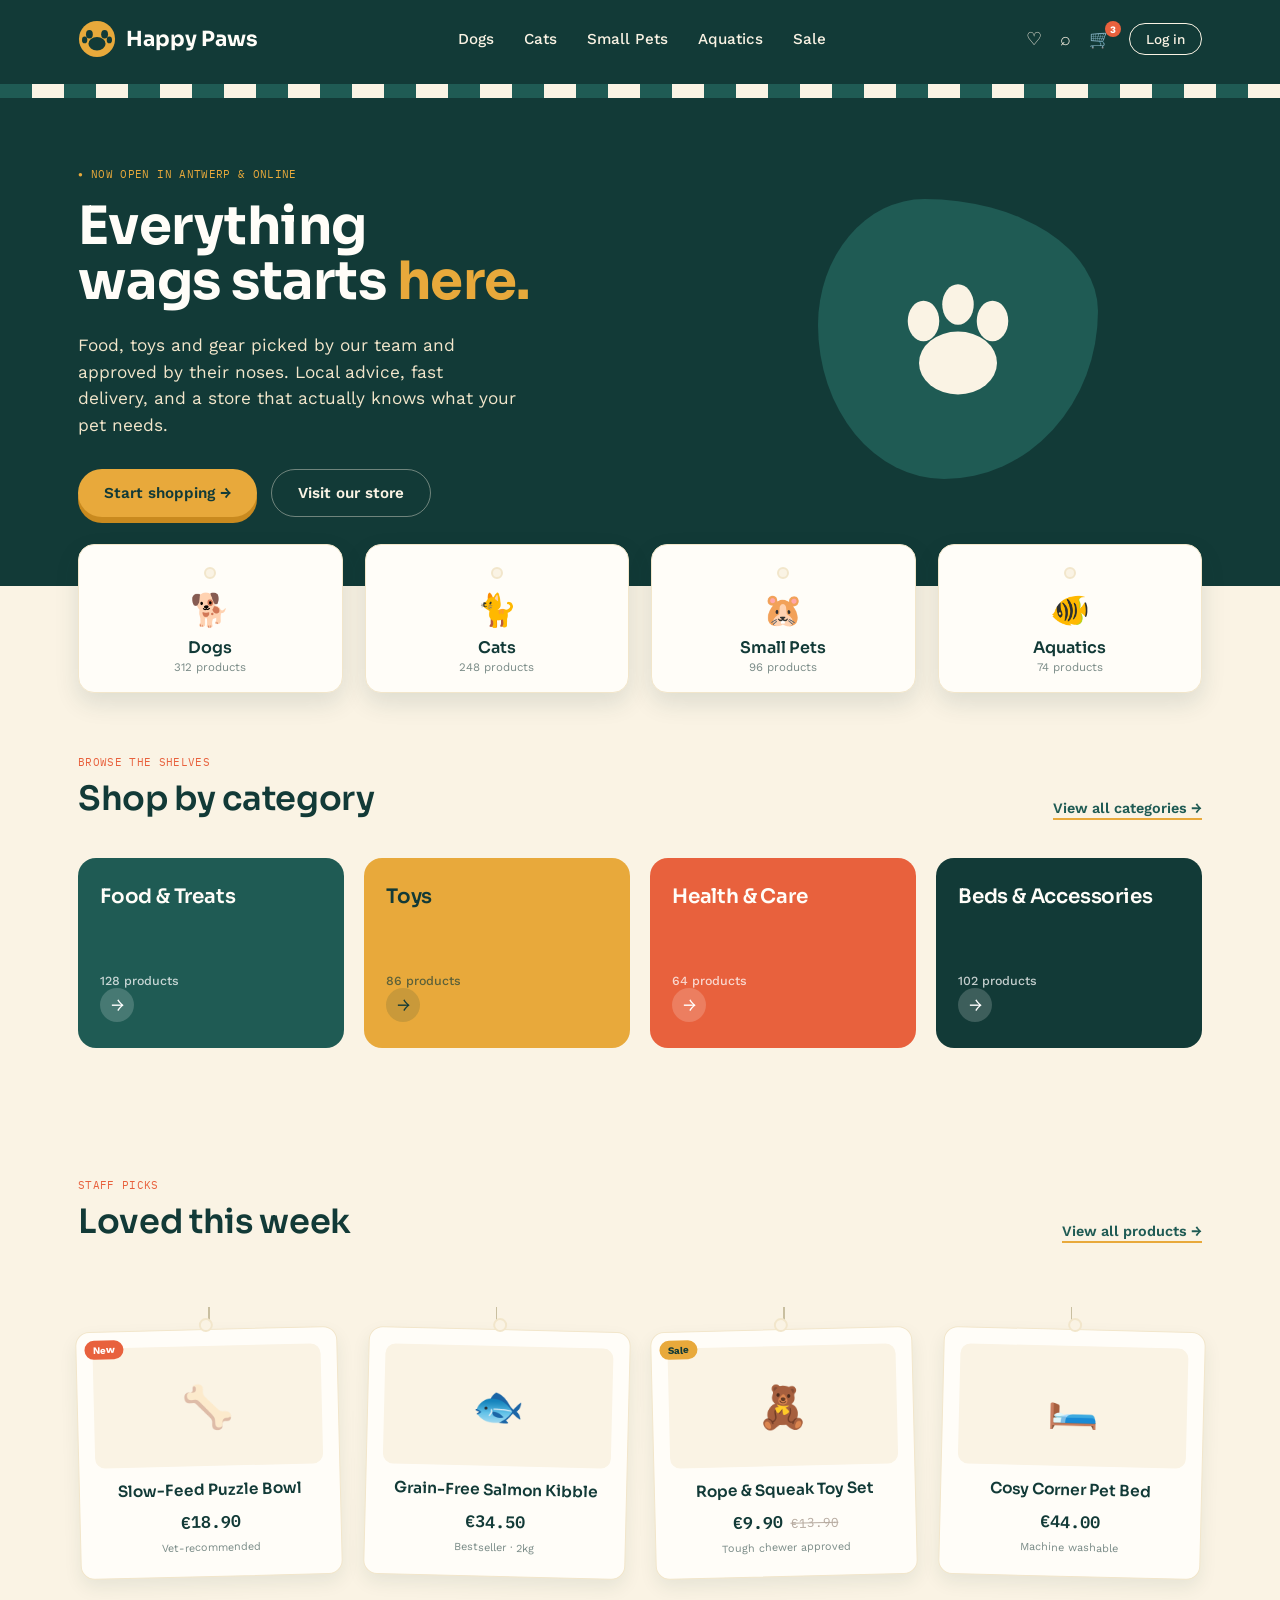
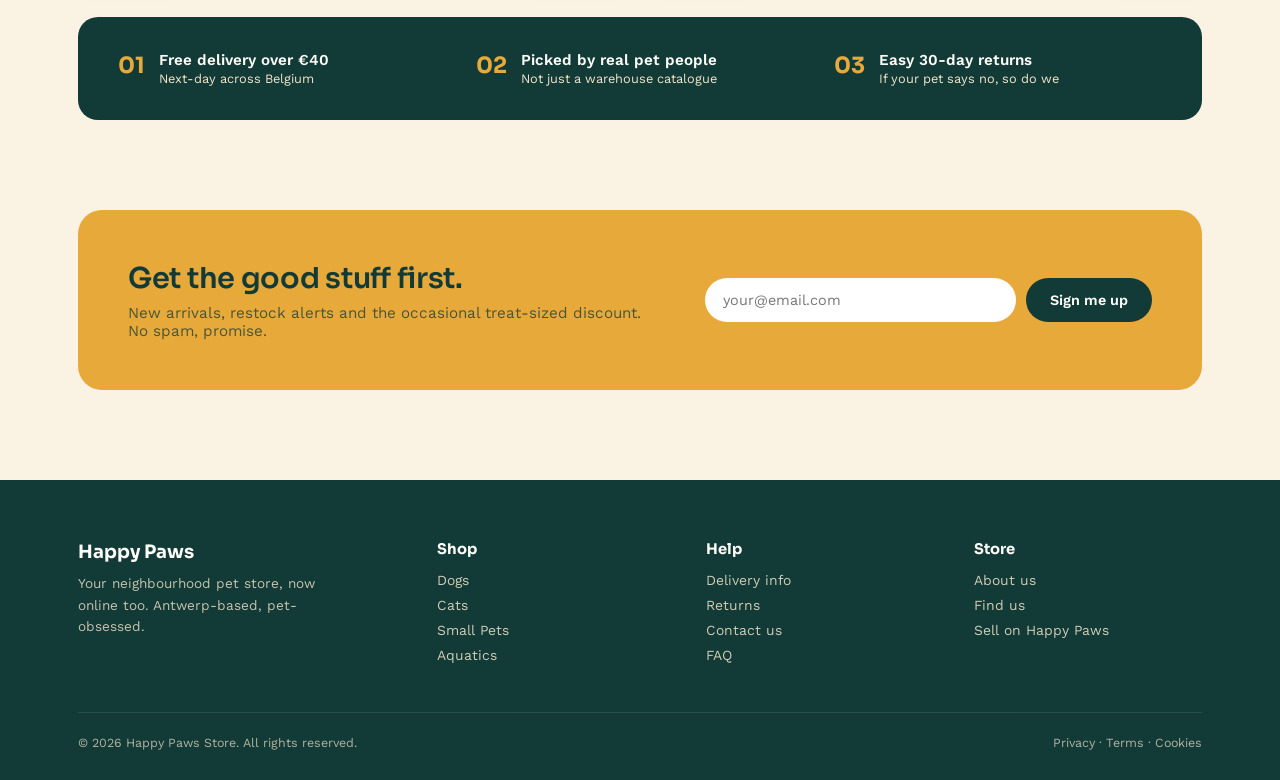
==== index.html @ 2a9c97f4 "Add files via upload" ====
<!DOCTYPE html>
<html lang="en">
<head>
<meta charset="UTF-8">
<meta name="viewport" content="width=device-width, initial-scale=1.0">
<title>Happy Paws Store — Everything wags starts here</title>
<link rel="preconnect" href="https://fonts.googleapis.com">
<link href="https://fonts.googleapis.com/css2?family=Sora:wght@500;600;700;800&family=Work+Sans:wght@400;500;600&family=IBM+Plex+Mono:wght@500&display=swap" rel="stylesheet">
<link rel="stylesheet" href="styles.css">
</head>
<body>

<header>
  <div class="header-inner">
    <div class="logo">
      <svg class="logo-mark" viewBox="0 0 40 40" fill="none">
        <circle cx="20" cy="20" r="19" fill="#E8A93B"/>
        <ellipse cx="20" cy="25" rx="9" ry="7" fill="#123A37"/>
        <ellipse cx="12" cy="15" rx="3.6" ry="4.6" fill="#123A37"/>
        <ellipse cx="28" cy="15" rx="3.6" ry="4.6" fill="#123A37"/>
        <ellipse cx="7" cy="21" rx="2.8" ry="3.6" fill="#123A37"/>
        <ellipse cx="33" cy="21" rx="2.8" ry="3.6" fill="#123A37"/>
      </svg>
      <span class="logo-text">Happy Paws</span>
    </div>
    <nav>
      <a href="shop.html">Dogs</a>
      <a href="shop.html">Cats</a>
      <a href="shop.html">Small Pets</a>
      <a href="shop.html">Aquatics</a>
      <a href="shop.html">Sale</a>
    </nav>
    <div class="header-actions">
      <span class="icon-btn">♡</span>
      <span class="icon-btn">⌕</span>
      <a href="cart.html" class="icon-btn">🛒<span class="cart-count">3</span></a>
      <a href="login.html" class="btn-login">Log in</a>
    </div>
  </div>
</header>
<div class="awning"></div>

<section class="hero">
  <div class="wrap hero-grid">
    <div>
      <span class="eyebrow mono">Now open in Antwerp &amp; online</span>
      <h1>Everything<br>wags starts <span>here.</span></h1>
      <p>Food, toys and gear picked by our team and approved by their noses. Local advice, fast delivery, and a store that actually knows what your pet needs.</p>
      <div class="hero-ctas">
        <a href="shop.html" class="btn btn-primary">Start shopping →</a>
        <a href="#" class="btn btn-ghost">Visit our store</a>
      </div>
    </div>
    <div class="hero-art">
      <div class="hero-blob"></div>
      <svg class="hero-paw" viewBox="0 0 100 100" fill="none">
        <ellipse cx="50" cy="66" rx="26" ry="21" fill="#FAF3E4"/>
        <ellipse cx="27" cy="38" rx="10.5" ry="13.5" fill="#FAF3E4"/>
        <ellipse cx="50" cy="27" rx="10.5" ry="13.5" fill="#FAF3E4"/>
        <ellipse cx="73" cy="38" rx="10.5" ry="13.5" fill="#FAF3E4"/>
      </svg>
    </div>
  </div>
</section>

<section class="pet-strip" id="shop">
  <div class="tag-row overlap">
    <div class="pet-tag"><div class="tag-hole"></div><div class="emoji">🐕</div><div class="label">Dogs</div><div class="sub">312 products</div></div>
    <div class="pet-tag"><div class="tag-hole"></div><div class="emoji">🐈</div><div class="label">Cats</div><div class="sub">248 products</div></div>
    <div class="pet-tag"><div class="tag-hole"></div><div class="emoji">🐹</div><div class="label">Small Pets</div><div class="sub">96 products</div></div>
    <div class="pet-tag"><div class="tag-hole"></div><div class="emoji">🐠</div><div class="label">Aquatics</div><div class="sub">74 products</div></div>
  </div>
</section>

<section class="section tight">
  <div class="wrap">
    <div class="section-head">
      <div><span class="mono">Browse the shelves</span><h2>Shop by category</h2></div>
      <a href="shop.html" class="see-all">View all categories →</a>
    </div>
    <div class="shelf">
      <div class="shelf-card"><h3>Food &amp; Treats</h3><div><div class="count">128 products</div><div class="arrow">→</div></div></div>
      <div class="shelf-card"><h3>Toys</h3><div><div class="count">86 products</div><div class="arrow">→</div></div></div>
      <div class="shelf-card"><h3>Health &amp; Care</h3><div><div class="count">64 products</div><div class="arrow">→</div></div></div>
      <div class="shelf-card"><h3>Beds &amp; Accessories</h3><div><div class="count">102 products</div><div class="arrow">→</div></div></div>
    </div>
  </div>
</section>

<section class="section">
  <div class="wrap">
    <div class="section-head">
      <div><span class="mono">Staff picks</span><h2>Loved this week</h2></div>
      <a href="shop.html" class="see-all">View all products →</a>
    </div>
    <div class="products">
      <div class="product-card"><div class="string"></div>
        <div class="product-tag"><span class="badge">New</span><div class="tag-hole-top"></div>
          <div class="product-thumb">🦴</div>
          <h4>Slow-Feed Puzzle Bowl</h4>
          <div class="price-row"><span class="price">€18.90</span></div>
          <div class="approved">Vet-recommended</div>
        </div>
      </div>
      <div class="product-card"><div class="string"></div>
        <div class="product-tag"><div class="tag-hole-top"></div>
          <div class="product-thumb">🐟</div>
          <h4>Grain-Free Salmon Kibble</h4>
          <div class="price-row"><span class="price">€34.50</span></div>
          <div class="approved">Bestseller · 2kg</div>
        </div>
      </div>
      <div class="product-card"><div class="string"></div>
        <div class="product-tag"><span class="badge badge-mustard">Sale</span><div class="tag-hole-top"></div>
          <div class="product-thumb">🧸</div>
          <h4>Rope &amp; Squeak Toy Set</h4>
          <div class="price-row"><span class="price">€9.90</span><span class="price-old">€13.90</span></div>
          <div class="approved">Tough chewer approved</div>
        </div>
      </div>
      <div class="product-card"><div class="string"></div>
        <div class="product-tag"><div class="tag-hole-top"></div>
          <div class="product-thumb">🛏️</div>
          <h4>Cosy Corner Pet Bed</h4>
          <div class="price-row"><span class="price">€44.00</span></div>
          <div class="approved">Machine washable</div>
        </div>
      </div>
    </div>
  </div>
</section>

<div class="trust-bar">
  <div class="trust-item"><div class="num">01</div><div><div class="t-label">Free delivery over €40</div><div class="t-sub">Next-day across Belgium</div></div></div>
  <div class="trust-item"><div class="num">02</div><div><div class="t-label">Picked by real pet people</div><div class="t-sub">Not just a warehouse catalogue</div></div></div>
  <div class="trust-item"><div class="num">03</div><div><div class="t-label">Easy 30-day returns</div><div class="t-sub">If your pet says no, so do we</div></div></div>
</div>

<div class="newsletter">
  <div><h2>Get the good stuff first.</h2><p>New arrivals, restock alerts and the occasional treat-sized discount. No spam, promise.</p></div>
  <form class="n-form" onsubmit="return false;">
    <input type="email" placeholder="your@email.com" required>
    <button type="submit">Sign me up</button>
  </form>
</div>

<footer>
  <div class="wrap">
    <div class="footer-grid">
      <div><div class="footer-logo">Happy Paws</div><div style="font-size:0.85rem; opacity:0.8; max-width:240px; line-height:1.6;">Your neighbourhood pet store, now online too. Antwerp-based, pet-obsessed.</div></div>
      <div><h4>Shop</h4><a href="shop.html">Dogs</a><a href="shop.html">Cats</a><a href="shop.html">Small Pets</a><a href="shop.html">Aquatics</a></div>
      <div><h4>Help</h4><a href="#">Delivery info</a><a href="#">Returns</a><a href="#">Contact us</a><a href="#">FAQ</a></div>
      <div><h4>Store</h4><a href="#">About us</a><a href="#">Find us</a><a href="login.html">Sell on Happy Paws</a></div>
    </div>
    <div class="footer-bottom"><span>© 2026 Happy Paws Store. All rights reserved.</span><span>Privacy · Terms · Cookies</span></div>
  </div>
</footer>

</body>
</html>
---- styles.css ----
/* ================= HAPPY PAWS — SHARED DESIGN SYSTEM ================= */
:root{
  --teal-900:#123A37;
  --teal-700:#1F5B54;
  --teal-600:#2A756B;
  --sand:#FAF3E4;
  --sand-deep:#F2E6CB;
  --mustard:#E8A93B;
  --mustard-dark:#C98A1F;
  --coral:#E8613D;
  --ink:#182524;
  --white:#FFFDF8;
  --line:#E4D9BE;
  --muted:#7A8B87;
}
*{box-sizing:border-box; margin:0; padding:0;}
html{scroll-behavior:smooth;}
body{
  font-family:'Work Sans', sans-serif;
  background:var(--sand);
  color:var(--ink);
  -webkit-font-smoothing:antialiased;
}
h1,h2,h3,.display{
  font-family:'Sora', sans-serif;
  font-weight:600;
  color:var(--teal-900);
  letter-spacing:-0.01em;
}
.mono{
  font-family:'IBM Plex Mono', monospace;
  letter-spacing:0.03em;
  text-transform:uppercase;
  font-size:0.7rem;
}
a{color:inherit; text-decoration:none;}
img{max-width:100%; display:block;}
.wrap{max-width:1180px; margin:0 auto; padding:0 28px;}
button{font-family:inherit;}

/* AWNING STRIPE */
.awning{
  height:14px;
  background:repeating-linear-gradient(90deg, var(--teal-700) 0px, var(--teal-700) 32px, var(--sand) 32px, var(--sand) 64px);
}

/* HEADER */
header{background:var(--teal-900); position:relative; padding-bottom:6px;}
.header-inner{
  display:flex; align-items:center; justify-content:space-between;
  padding:20px 28px;
  max-width:1180px; margin:0 auto;
}
.logo{display:flex; align-items:center; gap:10px;}
.logo-mark{width:38px; height:38px; flex-shrink:0;}
.logo-text{font-family:'Sora', sans-serif; font-weight:700; font-size:1.3rem; color:var(--white);}
nav{display:flex; gap:30px;}
nav a{color:var(--sand); font-size:0.95rem; font-weight:500; transition:color .15s;}
nav a:hover, nav a.active{color:var(--mustard);}
.header-actions{display:flex; align-items:center; gap:18px;}
.icon-btn{color:var(--sand); font-size:1.1rem; position:relative; cursor:pointer;}
.cart-count{
  position:absolute; top:-8px; right:-10px;
  background:var(--coral); color:white; font-size:0.62rem; font-weight:700;
  width:16px; height:16px; border-radius:50%;
  display:flex; align-items:center; justify-content:center;
}
.btn-login{
  border:1.5px solid var(--sand); color:var(--sand);
  padding:7px 16px; border-radius:20px; font-size:0.85rem; font-weight:500;
}

/* BUTTONS */
.btn{
  display:inline-flex; align-items:center; gap:8px;
  padding:14px 26px; border-radius:30px; font-weight:600; font-size:0.95rem;
  cursor:pointer; transition:transform .15s ease, box-shadow .15s ease;
  border:none;
}
.btn:hover{transform:translateY(-2px);}
.btn-primary{background:var(--mustard); color:var(--teal-900); box-shadow:0 6px 0 var(--mustard-dark);}
.btn-primary:hover{box-shadow:0 8px 0 var(--mustard-dark);}
.btn-ghost{background:transparent; border:1.5px solid rgba(250,243,228,0.4); color:var(--sand);}
.btn-outline{background:transparent; border:1.5px solid var(--teal-700); color:var(--teal-700);}
.btn-block{width:100%; justify-content:center;}
.btn-sm{padding:9px 16px; font-size:0.82rem;}

/* BREADCRUMB */
.breadcrumb{font-size:0.82rem; color:var(--muted); padding:22px 0 0;}
.breadcrumb a{color:var(--muted);}
.breadcrumb a:hover{color:var(--teal-700);}
.breadcrumb .sep{margin:0 6px; opacity:0.5;}
.breadcrumb .current{color:var(--teal-900); font-weight:600;}

/* PAGE HEADER (non-hero pages) */
.page-head{padding:26px 0 34px; display:flex; justify-content:space-between; align-items:flex-end; flex-wrap:wrap; gap:16px;}
.page-head h1{font-size:2.1rem;}
.page-head .count-label{color:var(--muted); font-size:0.88rem; margin-top:6px;}

/* SECTION HEADERS */
.section{padding:90px 0 40px;}
.section.tight{padding-top:20px;}
.section-head{display:flex; justify-content:space-between; align-items:flex-end; margin-bottom:38px; gap:20px; flex-wrap:wrap;}
.section-head .mono{color:var(--coral); margin-bottom:8px; display:block;}
.section-head h2{font-size:2.1rem;}
.see-all{font-weight:600; font-size:0.9rem; color:var(--teal-700); border-bottom:2px solid var(--mustard); padding-bottom:2px;}

/* HERO */
.hero{background:var(--teal-900); position:relative; padding:64px 0 0; overflow:hidden;}
.hero-grid{display:grid; grid-template-columns:1.1fr 0.9fr; gap:40px; align-items:center; padding-bottom:70px;}
.eyebrow{display:inline-flex; align-items:center; gap:8px; color:var(--mustard); margin-bottom:18px;}
.eyebrow::before{content:"●"; font-size:0.5rem;}
.hero h1{font-size:3.3rem; line-height:1.05; color:var(--white); margin-bottom:22px; font-weight:700;}
.hero h1 span{color:var(--mustard);}
.hero p{color:var(--sand-deep); font-size:1.08rem; max-width:440px; margin-bottom:30px; line-height:1.55;}
.hero-ctas{display:flex; gap:14px; flex-wrap:wrap;}
.hero-art{position:relative; height:340px; display:flex; align-items:center; justify-content:center;}
.hero-blob{position:absolute; width:280px; height:280px; border-radius:38% 62% 55% 45% / 45% 40% 60% 55%; background:var(--teal-700);}
.hero-paw{position:relative; width:150px; height:150px; z-index:1;}

/* SHOP-BY-PET TAG STRIP */
.pet-strip{background:var(--sand); padding:0; position:relative; margin-top:-1px;}
.tag-row{
  display:grid; grid-template-columns:repeat(4,1fr); gap:22px;
  padding:0 28px; max-width:1180px; margin:0 auto;
}
.tag-row.overlap{transform:translateY(-42px);}
.pet-tag{
  background:var(--white);
  border-radius:16px;
  padding:22px 18px 18px;
  text-align:center;
  box-shadow:0 10px 24px rgba(18,58,55,0.12);
  border:1px solid var(--sand-deep);
  position:relative;
  cursor:pointer;
  transition:transform .18s ease;
}
.pet-tag:hover{transform:translateY(-6px) rotate(-1deg);}
.pet-tag .tag-hole{
  width:12px; height:12px; border-radius:50%; background:var(--sand);
  border:2px solid var(--sand-deep);
  margin:0 auto 12px;
}
.pet-tag .emoji{font-size:2rem; margin-bottom:8px;}
.pet-tag .label{font-family:'Sora'; font-weight:600; color:var(--teal-900); font-size:1rem;}
.pet-tag .sub{font-size:0.72rem; color:var(--muted); margin-top:2px;}

/* CATEGORY SHELF */
.shelf{display:grid; grid-template-columns:repeat(4,1fr); gap:20px;}
.shelf-card{
  background:var(--teal-700); border-radius:18px; padding:26px 22px; min-height:190px;
  display:flex; flex-direction:column; justify-content:space-between;
  position:relative; overflow:hidden;
}
.shelf-card:nth-child(2){background:var(--mustard);}
.shelf-card:nth-child(3){background:var(--coral);}
.shelf-card:nth-child(4){background:var(--teal-900);}
.shelf-card h3{color:var(--white); font-size:1.25rem;}
.shelf-card:nth-child(2) h3{color:var(--teal-900);}
.shelf-card .count{font-size:0.78rem; color:rgba(255,255,255,0.75); font-weight:500;}
.shelf-card:nth-child(2) .count{color:rgba(18,58,55,0.65);}
.shelf-card .arrow{
  align-self:flex-end; width:34px; height:34px; border-radius:50%;
  background:rgba(255,255,255,0.18); display:flex; align-items:center; justify-content:center;
  color:white; font-size:1.1rem;
}
.shelf-card:nth-child(2) .arrow{background:rgba(18,58,55,0.14); color:var(--teal-900);}

/* PRODUCT HANG-TAGS */
.products{display:grid; grid-template-columns:repeat(4,1fr); gap:26px;}
.products.cols-3{grid-template-columns:repeat(3,1fr);}
.product-card{text-align:center; padding-top:26px; position:relative;}
.string{width:1.5px; height:22px; background:#C9BFA0; margin:0 auto;}
.product-tag{
  background:var(--white);
  border:1px solid var(--sand-deep);
  border-radius:14px;
  padding:20px 16px 22px;
  box-shadow:0 8px 18px rgba(18,58,55,0.08);
  transform:rotate(-1.4deg);
  transition:transform .18s ease, box-shadow .18s ease;
  position:relative;
}
.product-card:nth-child(even) .product-tag{transform:rotate(1.4deg);}
.product-card:hover .product-tag{transform:rotate(0deg) translateY(-4px); box-shadow:0 14px 26px rgba(18,58,55,0.14);}
.tag-hole-top{
  width:14px; height:14px; border-radius:50%; background:var(--sand);
  border:2px solid var(--sand-deep); margin:-32px auto 14px; position:relative; z-index:2;
}
.product-thumb{
  width:100%; height:120px; border-radius:10px; margin-bottom:14px;
  display:flex; align-items:center; justify-content:center; font-size:2.6rem;
  background:var(--sand);
}
.badge{
  position:absolute; top:8px; left:8px;
  background:var(--coral); color:white; font-size:0.62rem; font-weight:700;
  padding:4px 8px; border-radius:20px; letter-spacing:0.03em; z-index:3;
}
.badge.badge-mustard{background:var(--mustard); color:var(--teal-900);}
.product-tag h4{font-family:'Sora'; font-size:0.96rem; color:var(--teal-900); margin-bottom:4px; font-weight:600;}
.product-tag .price-row{display:flex; align-items:baseline; justify-content:center; gap:8px; margin-top:8px;}
.price{font-family:'IBM Plex Mono'; font-weight:600; font-size:1.05rem; color:var(--teal-900);}
.price-old{font-family:'IBM Plex Mono'; font-size:0.8rem; color:#B7ABA0; text-decoration:line-through;}
.approved{font-size:0.68rem; color:var(--muted); margin-top:6px;}

/* TRUST BAR */
.trust-bar{
  background:var(--teal-900); border-radius:20px; margin:0 28px;
  max-width:1124px; margin-left:auto; margin-right:auto;
  padding:34px 40px;
  display:grid; grid-template-columns:repeat(3,1fr); gap:30px;
}
.trust-item{display:flex; gap:14px; align-items:flex-start;}
.trust-item .num{font-family:'Sora'; font-size:1.4rem; color:var(--mustard); font-weight:700;}
.trust-item .t-label{color:var(--white); font-weight:600; font-size:0.95rem; margin-bottom:2px;}
.trust-item .t-sub{color:var(--sand-deep); font-size:0.8rem;}

/* NEWSLETTER */
.newsletter{
  background:var(--mustard); border-radius:24px;
  margin:90px 28px 0; max-width:1124px; margin-left:auto; margin-right:auto;
  padding:50px 50px;
  display:grid; grid-template-columns:1.2fr 1fr; gap:40px; align-items:center;
}
.newsletter h2{font-size:1.8rem; color:var(--teal-900);}
.newsletter p{color:var(--teal-900); opacity:0.75; margin-top:8px; font-size:0.95rem;}
.n-form{display:flex; gap:10px;}
.n-form input{flex:1; padding:14px 18px; border-radius:30px; border:none; font-family:'Work Sans'; font-size:0.9rem;}
.n-form button{background:var(--teal-900); color:var(--white); border:none; padding:14px 24px; border-radius:30px; font-weight:600; font-size:0.9rem; cursor:pointer;}

/* FOOTER */
footer{margin-top:90px; background:var(--teal-900); padding:60px 0 30px; color:var(--sand-deep);}
.footer-grid{display:grid; grid-template-columns:1.4fr 1fr 1fr 1fr; gap:40px; margin-bottom:40px;}
.footer-grid h4{color:var(--white); font-family:'Sora'; font-size:0.92rem; margin-bottom:14px;}
.footer-grid a{display:block; color:var(--sand-deep); font-size:0.87rem; margin-bottom:9px; opacity:0.85;}
.footer-grid a:hover{color:var(--mustard);}
.footer-logo{font-family:'Sora'; font-weight:700; color:var(--white); font-size:1.15rem; margin-bottom:10px;}
.footer-bottom{
  border-top:1px solid rgba(250,243,228,0.15); padding-top:22px;
  display:flex; justify-content:space-between; font-size:0.78rem; opacity:0.7; flex-wrap:wrap; gap:10px;
}

/* ============ SHOP / LISTING PAGE ============ */
.shop-layout{display:grid; grid-template-columns:250px 1fr; gap:40px; padding-bottom:90px;}
.filters{border-right:1px solid var(--line); padding-right:30px;}
.filter-group{margin-bottom:30px;}
.filter-group h4{font-family:'Sora'; font-size:0.85rem; color:var(--teal-900); margin-bottom:14px; text-transform:uppercase; letter-spacing:0.03em;}
.filter-option{display:flex; align-items:center; gap:10px; margin-bottom:11px; font-size:0.88rem; color:var(--ink); cursor:pointer;}
.filter-option input{accent-color:var(--teal-700); width:15px; height:15px;}
.price-range{display:flex; align-items:center; gap:8px; font-size:0.82rem; color:var(--muted);}
.price-range input{width:70px; padding:8px 10px; border:1px solid var(--line); border-radius:8px; font-family:'Work Sans'; font-size:0.82rem;}
.toolbar{display:flex; justify-content:space-between; align-items:center; margin-bottom:26px;}
.sort-select{padding:9px 14px; border:1px solid var(--line); border-radius:20px; font-size:0.83rem; background:var(--white); color:var(--ink);}
.pagination{display:flex; justify-content:center; gap:8px; margin-top:50px;}
.page-btn{width:36px; height:36px; border-radius:50%; display:flex; align-items:center; justify-content:center; font-size:0.85rem; font-weight:600; color:var(--teal-700); cursor:pointer;}
.page-btn.active{background:var(--teal-900); color:var(--white);}

/* ============ PRODUCT DETAIL PAGE ============ */
.pd-layout{display:grid; grid-template-columns:1fr 1fr; gap:60px; padding-bottom:90px;}
.pd-gallery-main{background:var(--white); border-radius:20px; height:420px; display:flex; align-items:center; justify-content:center; font-size:6rem; border:1px solid var(--sand-deep); margin-bottom:14px;}
.pd-thumbs{display:flex; gap:10px;}
.pd-thumb{width:70px; height:70px; border-radius:10px; background:var(--white); border:1.5px solid var(--sand-deep); display:flex; align-items:center; justify-content:center; font-size:1.6rem; cursor:pointer;}
.pd-thumb.active{border-color:var(--mustard);}
.pd-info .mono{color:var(--coral);}
.pd-info h1{font-size:2rem; margin:10px 0 8px;}
.pd-rating{display:flex; align-items:center; gap:8px; color:var(--mustard-dark); font-size:0.9rem; margin-bottom:18px;}
.pd-rating .stars{letter-spacing:2px;}
.pd-price-row{display:flex; align-items:baseline; gap:12px; margin-bottom:22px;}
.pd-price{font-family:'IBM Plex Mono'; font-size:1.9rem; font-weight:600; color:var(--teal-900);}
.pd-desc{color:var(--ink); opacity:0.85; line-height:1.65; margin-bottom:26px; font-size:0.95rem;}
.pd-options{margin-bottom:26px;}
.pd-options h4{font-size:0.82rem; text-transform:uppercase; letter-spacing:0.03em; color:var(--muted); margin-bottom:10px;}
.size-pills{display:flex; gap:10px;}
.size-pill{padding:9px 18px; border:1.5px solid var(--line); border-radius:20px; font-size:0.85rem; cursor:pointer; font-weight:500;}
.size-pill.active{border-color:var(--teal-700); background:var(--teal-700); color:var(--white);}
.qty-cart-row{display:flex; gap:14px; margin-bottom:26px;}
.qty-stepper{display:flex; align-items:center; border:1.5px solid var(--line); border-radius:30px; overflow:hidden;}
.qty-stepper button{width:40px; height:48px; background:none; border:none; font-size:1.1rem; cursor:pointer; color:var(--teal-700);}
.qty-stepper span{width:34px; text-align:center; font-weight:600;}
.pd-meta{display:flex; flex-direction:column; gap:8px; font-size:0.83rem; color:var(--muted); border-top:1px solid var(--line); padding-top:20px;}
.pd-meta strong{color:var(--ink);}

/* ============ CART / CHECKOUT PAGE ============ */
.cart-layout{display:grid; grid-template-columns:1.5fr 1fr; gap:50px; padding-bottom:90px; align-items:flex-start;}
.cart-line{display:grid; grid-template-columns:70px 1fr auto auto; align-items:center; gap:18px; padding:20px 0; border-bottom:1px solid var(--line);}
.cart-thumb{width:70px; height:70px; border-radius:10px; background:var(--white); border:1px solid var(--sand-deep); display:flex; align-items:center; justify-content:center; font-size:1.7rem;}
.cart-line h4{font-family:'Sora'; font-size:0.95rem; margin-bottom:4px;}
.cart-line .sub{font-size:0.78rem; color:var(--muted);}
.cart-remove{font-size:0.78rem; color:var(--coral); cursor:pointer; margin-top:6px; display:inline-block;}
.summary-card{background:var(--white); border:1px solid var(--sand-deep); border-radius:18px; padding:28px; position:sticky; top:20px;}
.summary-card h3{margin-bottom:20px; font-size:1.2rem;}
.summary-row{display:flex; justify-content:space-between; font-size:0.9rem; margin-bottom:12px; color:var(--ink);}
.summary-row.total{font-weight:700; font-size:1.1rem; border-top:1px solid var(--line); padding-top:14px; margin-top:6px; color:var(--teal-900);}
.promo-row{display:flex; gap:8px; margin:18px 0;}
.promo-row input{flex:1; padding:11px 14px; border:1px solid var(--line); border-radius:10px; font-size:0.85rem;}
.pay-methods{display:flex; gap:10px; margin:18px 0; flex-wrap:wrap;}
.pay-chip{border:1px solid var(--line); border-radius:8px; padding:8px 12px; font-size:0.78rem; font-weight:600; color:var(--teal-700); background:var(--sand);}
.mollie-note{font-size:0.74rem; color:var(--muted); margin-top:10px; display:flex; align-items:center; gap:6px;}

/* ============ LOGIN / SELLER PORTAL ============ */
.auth-shell{min-height:calc(100vh - 60px); display:flex; align-items:center; justify-content:center; padding:60px 20px;}
.auth-card{background:var(--white); border:1px solid var(--sand-deep); border-radius:22px; padding:44px 40px; width:100%; max-width:400px; box-shadow:0 20px 40px rgba(18,58,55,0.08);}
.auth-card h1{font-size:1.5rem; margin-bottom:6px;}
.auth-card .sub{color:var(--muted); font-size:0.88rem; margin-bottom:28px;}
.field{margin-bottom:18px;}
.field label{display:block; font-size:0.8rem; font-weight:600; color:var(--teal-900); margin-bottom:7px;}
.field input{width:100%; padding:12px 16px; border:1.5px solid var(--line); border-radius:10px; font-family:'Work Sans'; font-size:0.92rem;}
.field input:focus{outline:none; border-color:var(--teal-700);}
.auth-foot{text-align:center; font-size:0.82rem; color:var(--muted); margin-top:20px;}
.magic-note{background:var(--sand); border-radius:10px; padding:12px 14px; font-size:0.78rem; color:var(--teal-700); margin-top:16px; display:flex; gap:8px; align-items:flex-start;}

/* ============ SELLER DASHBOARD ============ */
.dash-shell{display:grid; grid-template-columns:230px 1fr; min-height:calc(100vh - 60px);}
.dash-side{background:var(--teal-900); padding:30px 20px; color:var(--sand-deep);}
.dash-side a{display:flex; align-items:center; gap:10px; padding:11px 14px; border-radius:10px; font-size:0.87rem; margin-bottom:4px; color:var(--sand-deep);}
.dash-side a.active, .dash-side a:hover{background:var(--teal-700); color:var(--white);}
.dash-main{padding:34px 40px; background:var(--sand);}
.dash-head{display:flex; justify-content:space-between; align-items:center; margin-bottom:28px;}
.stat-row{display:grid; grid-template-columns:repeat(4,1fr); gap:18px; margin-bottom:34px;}
.stat-card{background:var(--white); border:1px solid var(--sand-deep); border-radius:14px; padding:20px;}
.stat-card .mono{color:var(--muted); margin-bottom:8px; display:block;}
.stat-card .val{font-family:'Sora'; font-size:1.6rem; font-weight:700; color:var(--teal-900);}
.dash-table{width:100%; background:var(--white); border:1px solid var(--sand-deep); border-radius:14px; overflow:hidden; border-collapse:collapse;}
.dash-table th{text-align:left; font-size:0.72rem; text-transform:uppercase; letter-spacing:0.03em; color:var(--muted); padding:14px 18px; border-bottom:1px solid var(--line); background:var(--sand);}
.dash-table td{padding:14px 18px; border-bottom:1px solid var(--sand-deep); font-size:0.87rem;}
.dash-table tr:last-child td{border-bottom:none;}
.prod-row-thumb{width:38px; height:38px; border-radius:8px; background:var(--sand); display:inline-flex; align-items:center; justify-content:center; font-size:1.1rem; margin-right:10px; vertical-align:middle;}
.status-pill{padding:4px 11px; border-radius:20px; font-size:0.72rem; font-weight:600;}
.status-pill.live{background:#DDF0DC; color:#2A7A3B;}
.status-pill.draft{background:#F2E6CB; color:var(--mustard-dark);}
.row-actions{display:flex; gap:8px;}
.row-actions span{font-size:0.78rem; color:var(--teal-700); cursor:pointer; font-weight:600;}

@media (max-width:900px){
  .hero-grid{grid-template-columns:1fr;}
  .tag-row{grid-template-columns:repeat(2,1fr);}
  .tag-row.overlap{transform:translateY(-28px);}
  .shelf{grid-template-columns:repeat(2,1fr);}
  .products{grid-template-columns:repeat(2,1fr);}
  .trust-bar{grid-template-columns:1fr; margin:0 16px;}
  .newsletter{grid-template-columns:1fr; margin:60px 16px 0; padding:36px 28px;}
  .footer-grid{grid-template-columns:1fr 1fr;}
  nav{display:none;}
  .wrap{padding:0 16px;}
  .shop-layout{grid-template-columns:1fr;}
  .filters{border-right:none; padding-right:0; border-bottom:1px solid var(--line); padding-bottom:20px;}
  .pd-layout{grid-template-columns:1fr;}
  .cart-layout{grid-template-columns:1fr;}
  .dash-shell{grid-template-columns:1fr;}
  .dash-side{display:none;}
  .stat-row{grid-template-columns:1fr 1fr;}
}

:focus-visible{outline:2.5px solid var(--mustard); outline-offset:3px;}
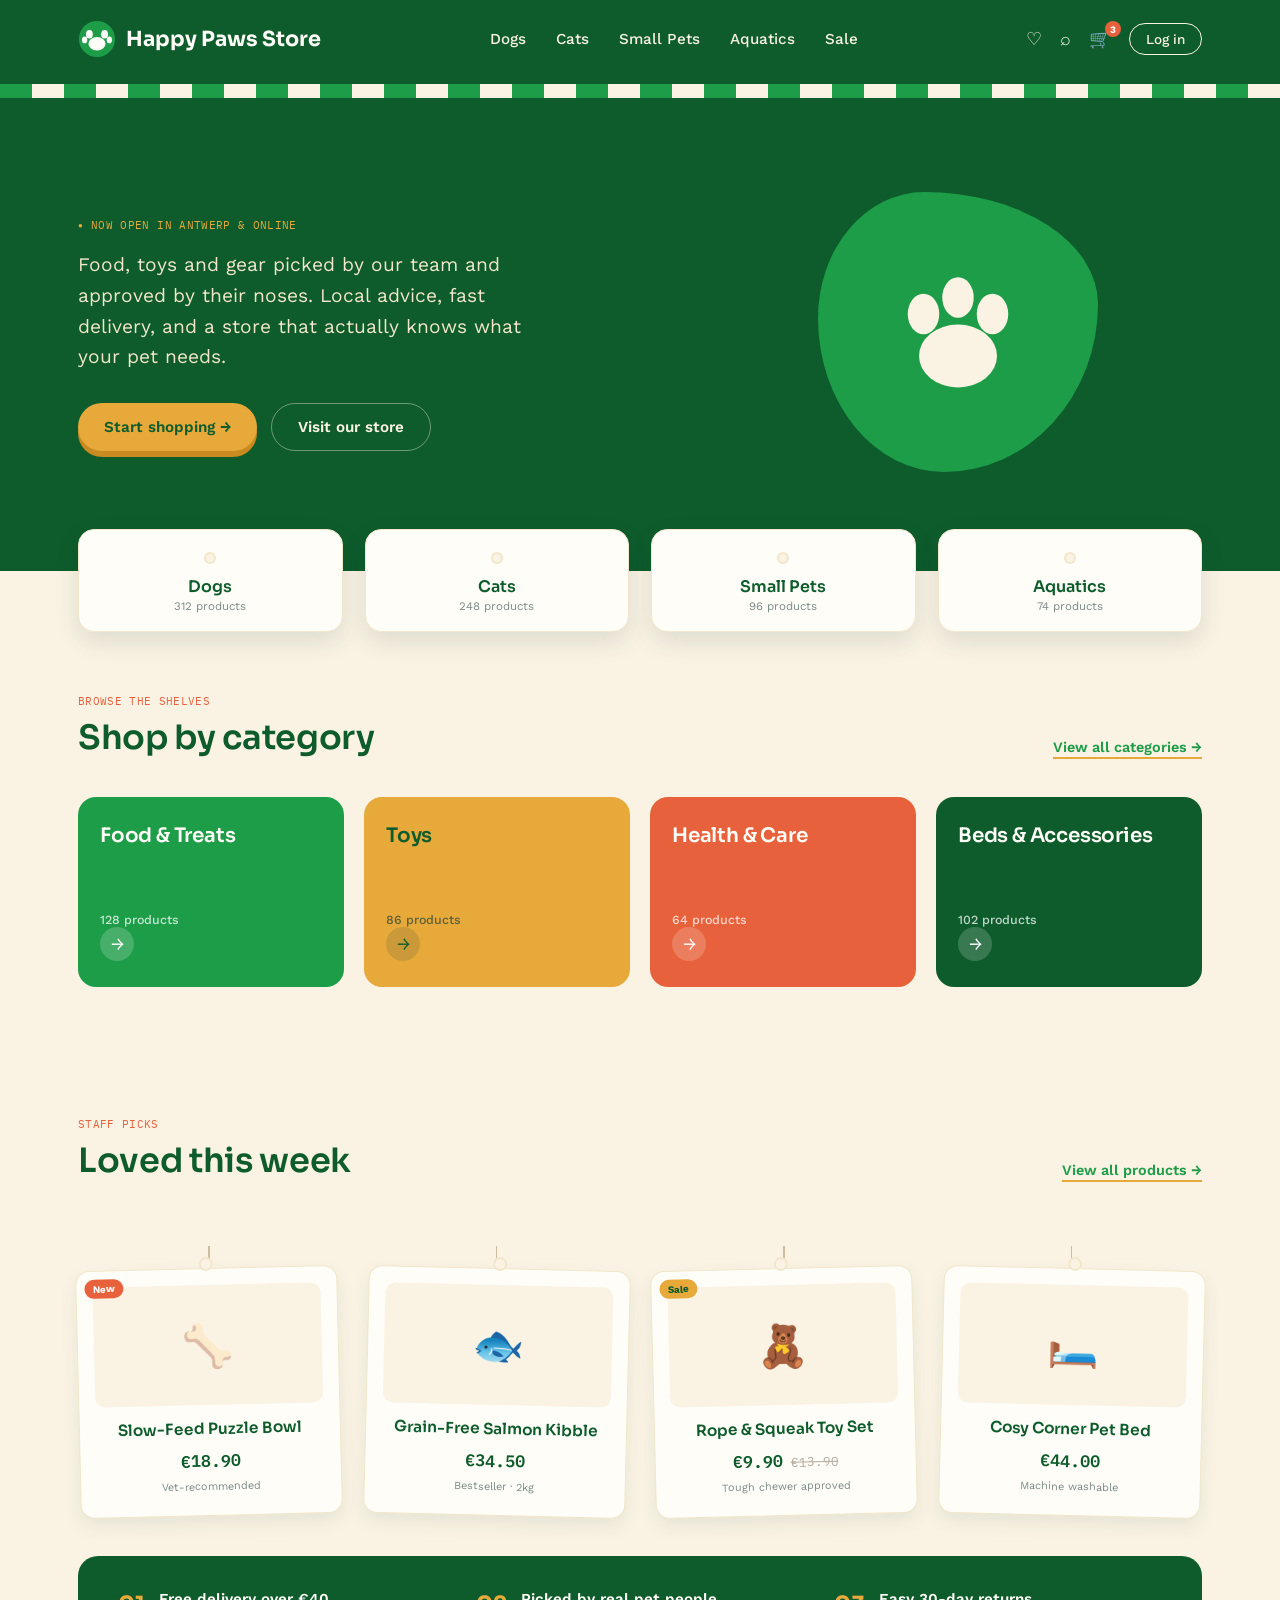
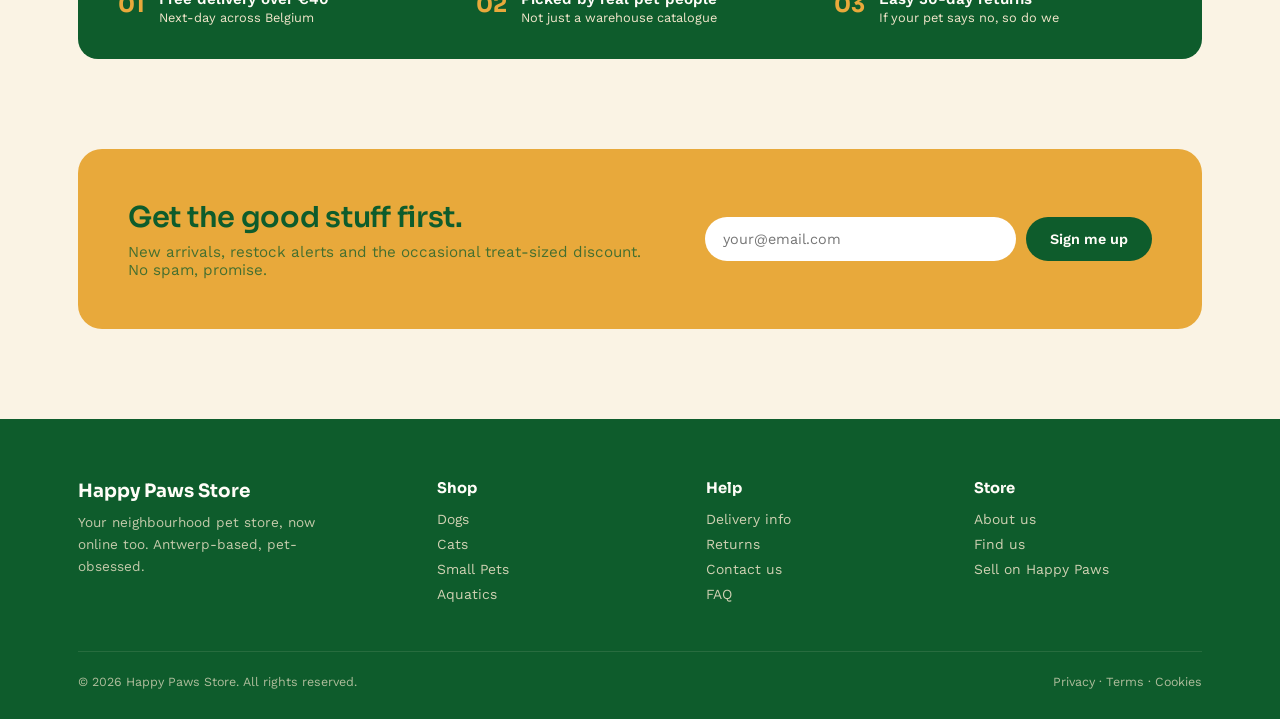
==== commit ab733845: "Add files via upload" ====
--- a/index.html
+++ b/index.html
@@ -12,17 +12,17 @@
 
 <header>
   <div class="header-inner">
-    <div class="logo">
+    <a href="index.html" class="logo">
       <svg class="logo-mark" viewBox="0 0 40 40" fill="none">
-        <circle cx="20" cy="20" r="19" fill="#E8A93B"/>
-        <ellipse cx="20" cy="25" rx="9" ry="7" fill="#123A37"/>
-        <ellipse cx="12" cy="15" rx="3.6" ry="4.6" fill="#123A37"/>
-        <ellipse cx="28" cy="15" rx="3.6" ry="4.6" fill="#123A37"/>
-        <ellipse cx="7" cy="21" rx="2.8" ry="3.6" fill="#123A37"/>
-        <ellipse cx="33" cy="21" rx="2.8" ry="3.6" fill="#123A37"/>
+        <circle cx="20" cy="20" r="19" fill="#1E9D49"/>
+        <ellipse cx="20" cy="25" rx="9" ry="7" fill="#FFFDF8"/>
+        <ellipse cx="12" cy="15" rx="3.6" ry="4.6" fill="#FFFDF8"/>
+        <ellipse cx="28" cy="15" rx="3.6" ry="4.6" fill="#FFFDF8"/>
+        <ellipse cx="7" cy="21" rx="2.8" ry="3.6" fill="#FFFDF8"/>
+        <ellipse cx="33" cy="21" rx="2.8" ry="3.6" fill="#FFFDF8"/>
       </svg>
-      <span class="logo-text">Happy Paws</span>
-    </div>
+      <span class="logo-text">Happy Paws Store</span>
+    </a>
     <nav>
       <a href="shop.html">Dogs</a>
       <a href="shop.html">Cats</a>
@@ -44,8 +44,7 @@
   <div class="wrap hero-grid">
     <div>
       <span class="eyebrow mono">Now open in Antwerp &amp; online</span>
-      <h1>Everything<br>wags starts <span>here.</span></h1>
-      <p>Food, toys and gear picked by our team and approved by their noses. Local advice, fast delivery, and a store that actually knows what your pet needs.</p>
+      <p style="font-size:1.2rem; max-width:460px; margin-bottom:30px; line-height:1.6; color:var(--sand-deep);">Food, toys and gear picked by our team and approved by their noses. Local advice, fast delivery, and a store that actually knows what your pet needs.</p>
       <div class="hero-ctas">
         <a href="shop.html" class="btn btn-primary">Start shopping →</a>
         <a href="#" class="btn btn-ghost">Visit our store</a>
@@ -65,10 +64,10 @@
 
 <section class="pet-strip" id="shop">
   <div class="tag-row overlap">
-    <div class="pet-tag"><div class="tag-hole"></div><div class="emoji">🐕</div><div class="label">Dogs</div><div class="sub">312 products</div></div>
-    <div class="pet-tag"><div class="tag-hole"></div><div class="emoji">🐈</div><div class="label">Cats</div><div class="sub">248 products</div></div>
-    <div class="pet-tag"><div class="tag-hole"></div><div class="emoji">🐹</div><div class="label">Small Pets</div><div class="sub">96 products</div></div>
-    <div class="pet-tag"><div class="tag-hole"></div><div class="emoji">🐠</div><div class="label">Aquatics</div><div class="sub">74 products</div></div>
+    <div class="pet-tag"><div class="tag-hole"></div><div class="label">Dogs</div><div class="sub">312 products</div></div>
+    <div class="pet-tag"><div class="tag-hole"></div><div class="label">Cats</div><div class="sub">248 products</div></div>
+    <div class="pet-tag"><div class="tag-hole"></div><div class="label">Small Pets</div><div class="sub">96 products</div></div>
+    <div class="pet-tag"><div class="tag-hole"></div><div class="label">Aquatics</div><div class="sub">74 products</div></div>
   </div>
 </section>
 
@@ -147,7 +146,7 @@
 <footer>
   <div class="wrap">
     <div class="footer-grid">
-      <div><div class="footer-logo">Happy Paws</div><div style="font-size:0.85rem; opacity:0.8; max-width:240px; line-height:1.6;">Your neighbourhood pet store, now online too. Antwerp-based, pet-obsessed.</div></div>
+      <div><div class="footer-logo">Happy Paws Store</div><div style="font-size:0.85rem; opacity:0.8; max-width:240px; line-height:1.6;">Your neighbourhood pet store, now online too. Antwerp-based, pet-obsessed.</div></div>
       <div><h4>Shop</h4><a href="shop.html">Dogs</a><a href="shop.html">Cats</a><a href="shop.html">Small Pets</a><a href="shop.html">Aquatics</a></div>
       <div><h4>Help</h4><a href="#">Delivery info</a><a href="#">Returns</a><a href="#">Contact us</a><a href="#">FAQ</a></div>
       <div><h4>Store</h4><a href="#">About us</a><a href="#">Find us</a><a href="login.html">Sell on Happy Paws</a></div>
--- a/styles.css
+++ b/styles.css
@@ -1,8 +1,8 @@
 /* ================= HAPPY PAWS — SHARED DESIGN SYSTEM ================= */
 :root{
-  --teal-900:#123A37;
-  --teal-700:#1F5B54;
-  --teal-600:#2A756B;
+  --teal-900:#0E5C2C;
+  --teal-700:#1E9D49;
+  --teal-600:#29B457;
   --sand:#FAF3E4;
   --sand-deep:#F2E6CB;
   --mustard:#E8A93B;
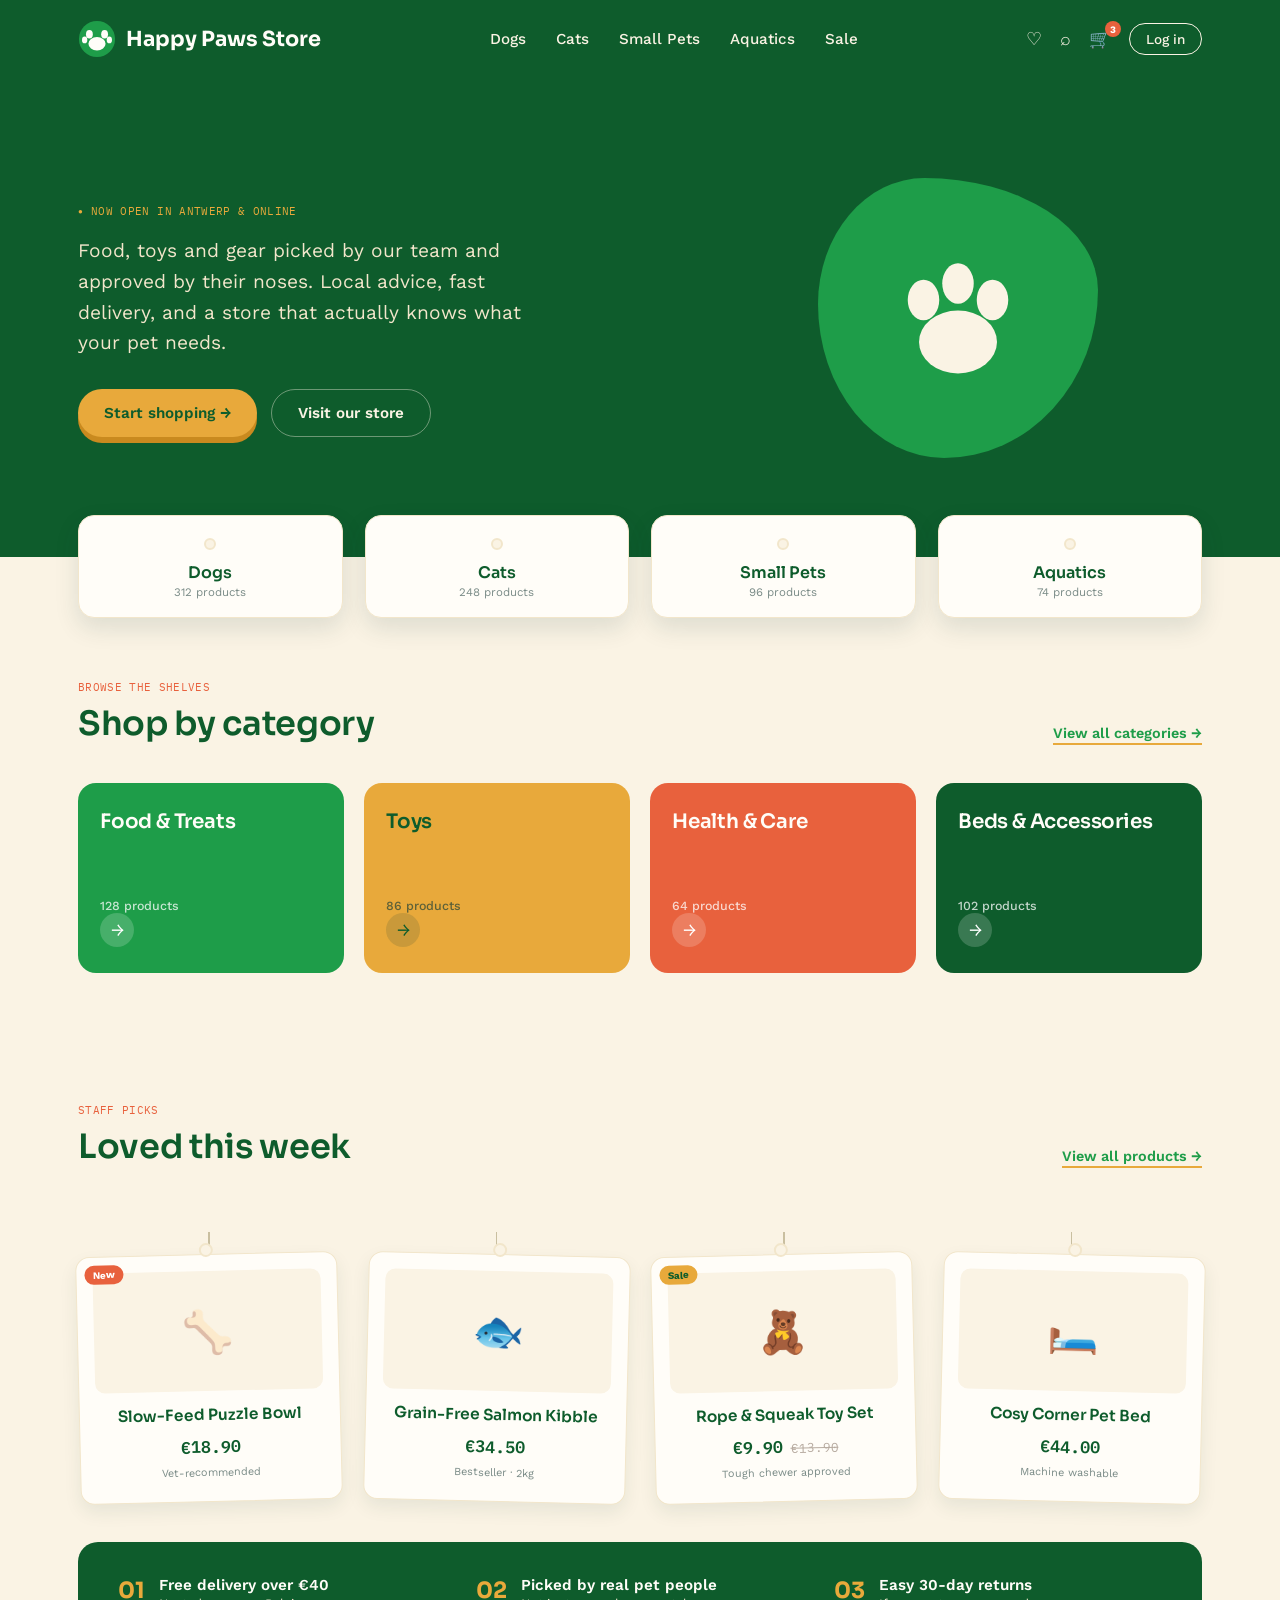
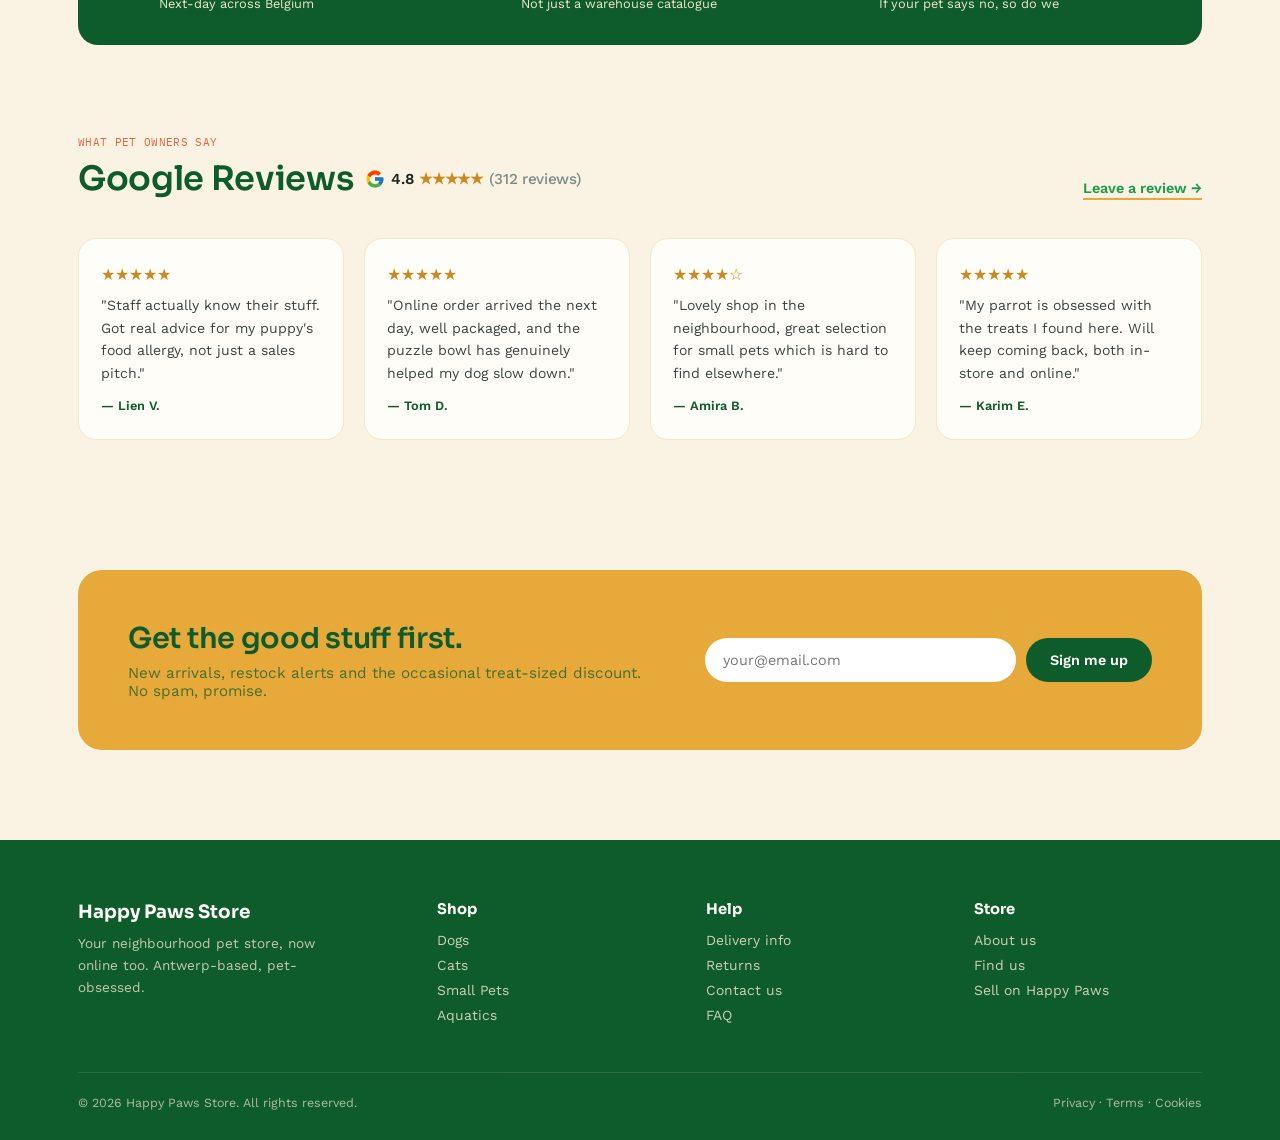
==== commit 64a48034: "Add files via upload" ====
--- a/index.html
+++ b/index.html
@@ -38,7 +38,6 @@
     </div>
   </div>
 </header>
-<div class="awning"></div>
 
 <section class="hero">
   <div class="wrap hero-grid">
@@ -135,6 +134,55 @@
   <div class="trust-item"><div class="num">03</div><div><div class="t-label">Easy 30-day returns</div><div class="t-sub">If your pet says no, so do we</div></div></div>
 </div>
 
+<section class="section">
+  <div class="wrap">
+    <div class="section-head">
+      <div>
+        <span class="mono">What pet owners say</span>
+        <h2 style="display:flex; align-items:center; gap:12px;">
+          Google Reviews
+          <span style="display:inline-flex; align-items:center; gap:6px; font-family:'Work Sans'; font-size:0.95rem; font-weight:600; color:var(--ink);">
+            <svg width="20" height="20" viewBox="0 0 48 48"><path fill="#FFC107" d="M43.6 20.5H42V20H24v8h11.3C33.7 32.9 29.3 36 24 36c-6.6 0-12-5.4-12-12s5.4-12 12-12c3.1 0 5.8 1.1 8 3l6-6C34.5 5.5 29.5 3.5 24 3.5 12.7 3.5 3.5 12.7 3.5 24S12.7 44.5 24 44.5 44.5 35.3 44.5 24c0-1.2-.1-2.4-.9-3.5z"/><path fill="#FF3D00" d="M6.3 14.7l6.6 4.8C14.6 15.6 18.9 13 24 13c3.1 0 5.8 1.1 8 3l6-6C34.5 5.5 29.5 3.5 24 3.5c-7.5 0-14 4.2-17.7 10.3z"/><path fill="#4CAF50" d="M24 44.5c5.4 0 10.3-1.9 14.1-5.1l-6.5-5.5C29.5 35.6 26.9 36.5 24 36.5c-5.3 0-9.7-3.1-11.4-7.6l-6.6 5.1C9.9 40.2 16.4 44.5 24 44.5z"/><path fill="#1976D2" d="M43.6 20.5H42V20H24v8h11.3c-.8 2.3-2.3 4.3-4.2 5.7l6.5 5.5C41.4 36.3 44.5 30.9 44.5 24c0-1.2-.1-2.4-.9-3.5z"/></svg>
+            4.8 <span style="color:var(--mustard-dark);">★★★★★</span> <span style="color:var(--muted); font-weight:500;">(312 reviews)</span>
+          </span>
+        </h2>
+      </div>
+      <a href="#" class="see-all">Leave a review →</a>
+    </div>
+
+    <div class="shelf" style="align-items:stretch;">
+      <div class="shelf-card" style="background:var(--white); border:1px solid var(--sand-deep);">
+        <div>
+          <span style="color:var(--mustard-dark);">★★★★★</span>
+          <p style="color:var(--ink); font-size:0.88rem; line-height:1.6; margin-top:10px; opacity:0.85;">"Staff actually know their stuff. Got real advice for my puppy's food allergy, not just a sales pitch."</p>
+        </div>
+        <div style="font-size:0.8rem; font-weight:600; color:var(--teal-900); margin-top:14px;">— Lien V.</div>
+      </div>
+      <div class="shelf-card" style="background:var(--white); border:1px solid var(--sand-deep);">
+        <div>
+          <span style="color:var(--mustard-dark);">★★★★★</span>
+          <p style="color:var(--ink); font-size:0.88rem; line-height:1.6; margin-top:10px; opacity:0.85;">"Online order arrived the next day, well packaged, and the puzzle bowl has genuinely helped my dog slow down."</p>
+        </div>
+        <div style="font-size:0.8rem; font-weight:600; color:var(--teal-900); margin-top:14px;">— Tom D.</div>
+      </div>
+      <div class="shelf-card" style="background:var(--white); border:1px solid var(--sand-deep);">
+        <div>
+          <span style="color:var(--mustard-dark);">★★★★☆</span>
+          <p style="color:var(--ink); font-size:0.88rem; line-height:1.6; margin-top:10px; opacity:0.85;">"Lovely shop in the neighbourhood, great selection for small pets which is hard to find elsewhere."</p>
+        </div>
+        <div style="font-size:0.8rem; font-weight:600; color:var(--teal-900); margin-top:14px;">— Amira B.</div>
+      </div>
+      <div class="shelf-card" style="background:var(--white); border:1px solid var(--sand-deep);">
+        <div>
+          <span style="color:var(--mustard-dark);">★★★★★</span>
+          <p style="color:var(--ink); font-size:0.88rem; line-height:1.6; margin-top:10px; opacity:0.85;">"My parrot is obsessed with the treats I found here. Will keep coming back, both in-store and online."</p>
+        </div>
+        <div style="font-size:0.8rem; font-weight:600; color:var(--teal-900); margin-top:14px;">— Karim E.</div>
+      </div>
+    </div>
+  </div>
+</section>
+
 <div class="newsletter">
   <div><h2>Get the good stuff first.</h2><p>New arrivals, restock alerts and the occasional treat-sized discount. No spam, promise.</p></div>
   <form class="n-form" onsubmit="return false;">
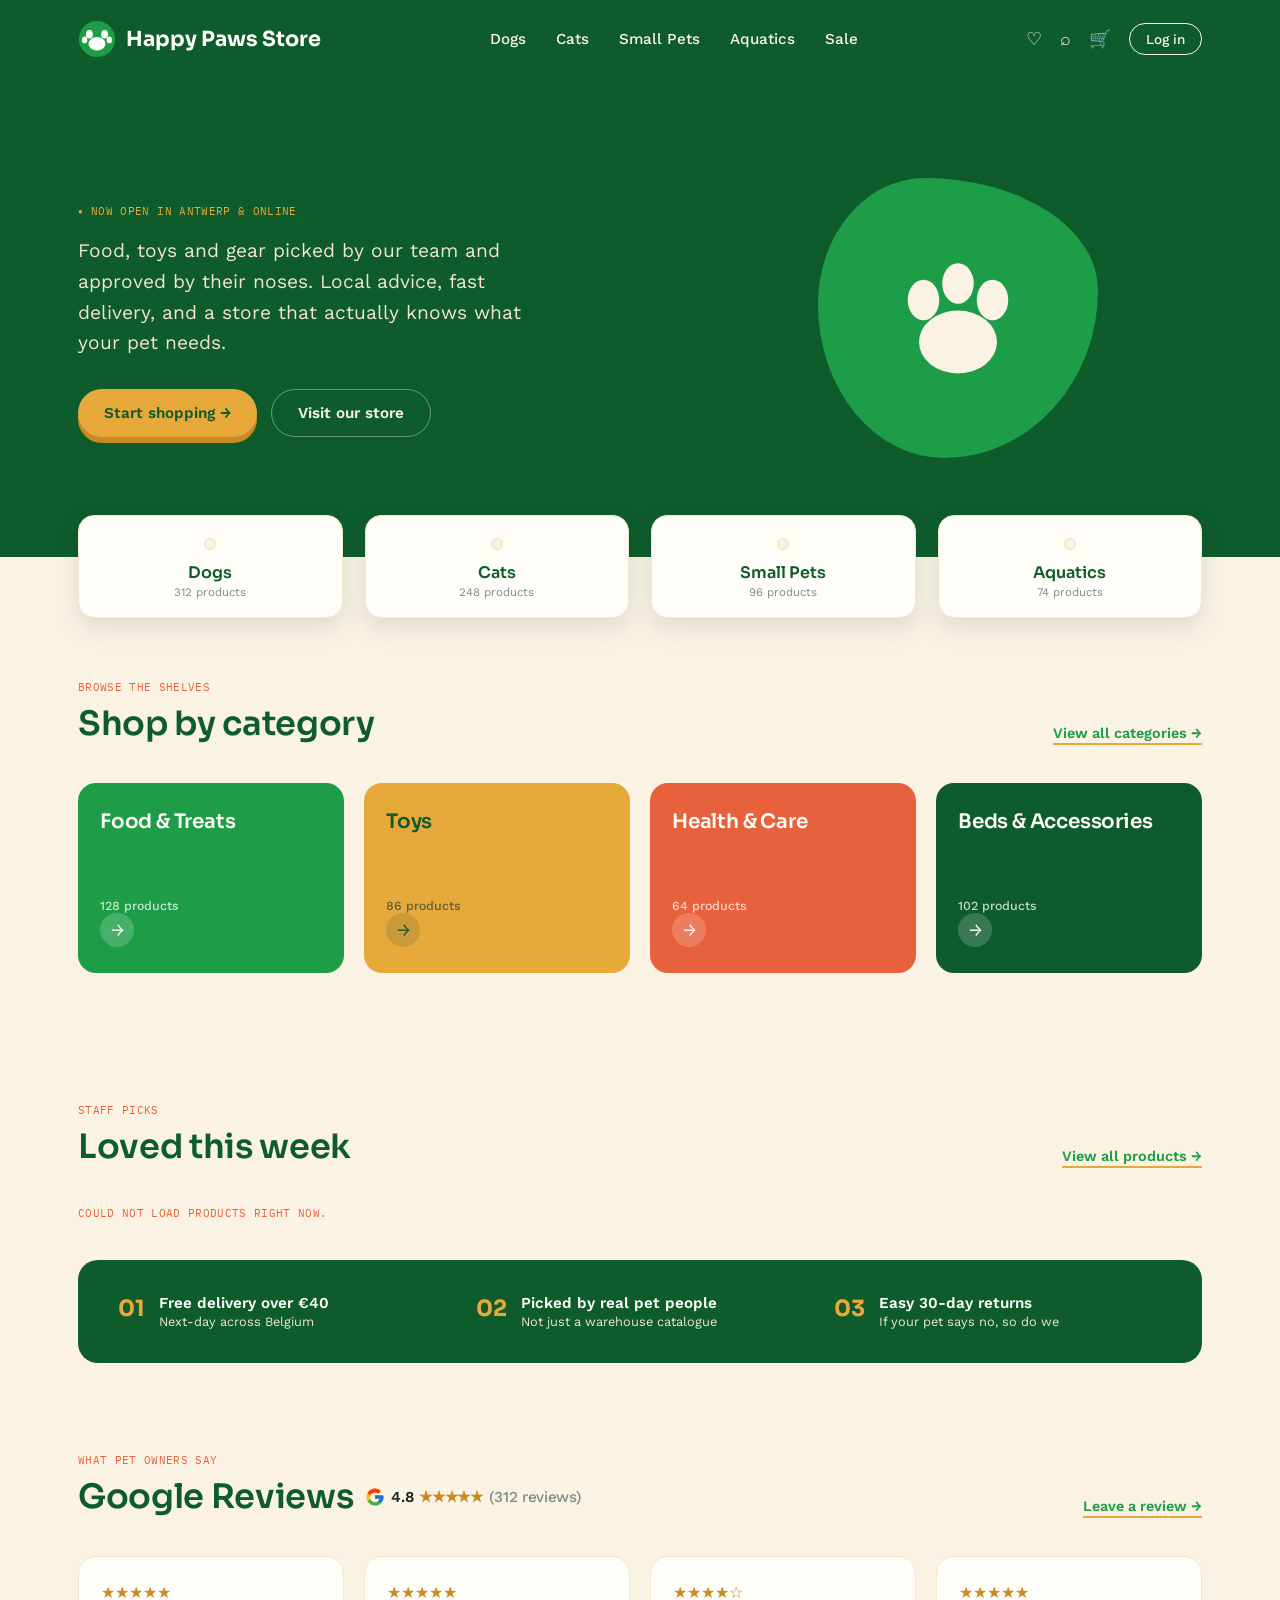
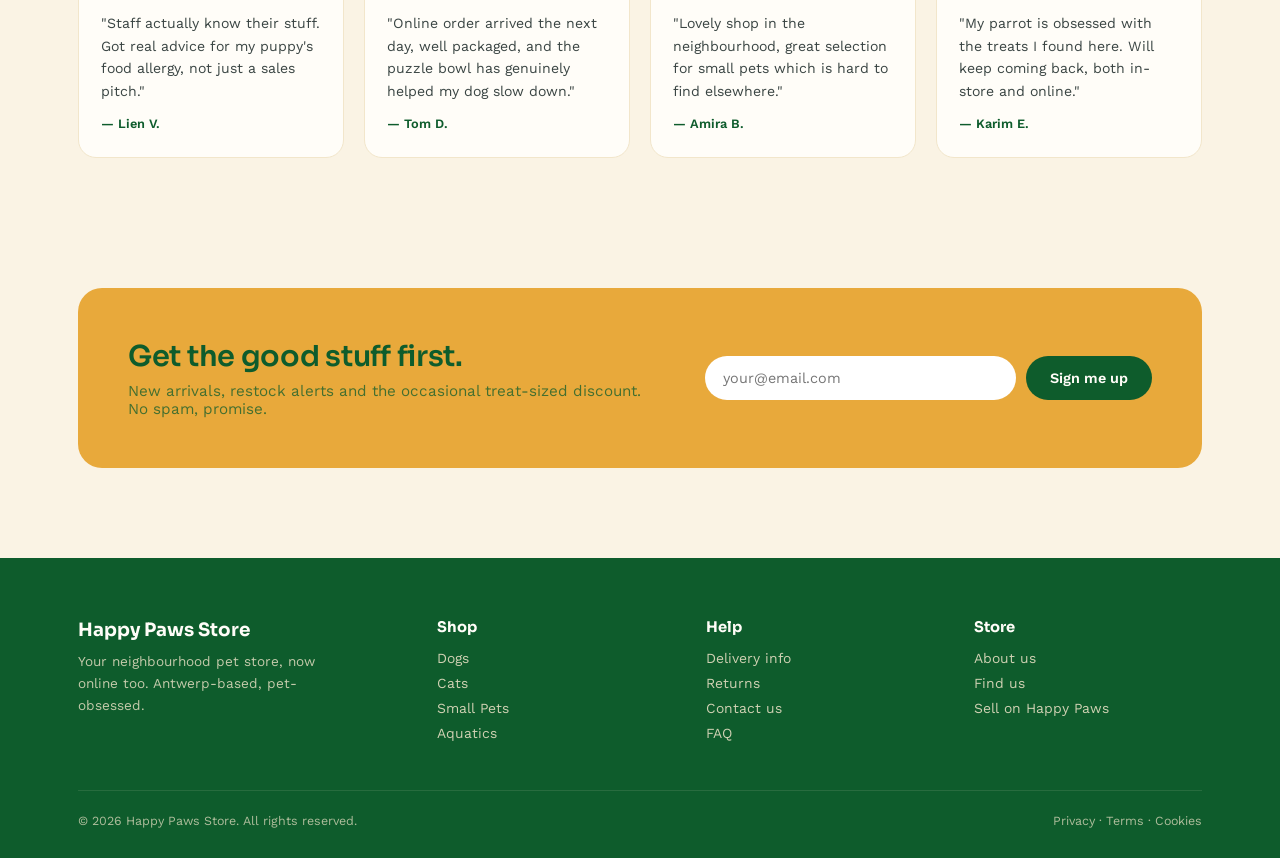
==== commit a822d102: "Add files via upload" ====
--- a/index.html
+++ b/index.html
@@ -7,6 +7,7 @@
 <link rel="preconnect" href="https://fonts.googleapis.com">
 <link href="https://fonts.googleapis.com/css2?family=Sora:wght@500;600;700;800&family=Work+Sans:wght@400;500;600&family=IBM+Plex+Mono:wght@500&display=swap" rel="stylesheet">
 <link rel="stylesheet" href="styles.css">
+<script src="shopzo-client.js" defer></script>
 </head>
 <body>
 
@@ -34,7 +35,7 @@
       <span class="icon-btn">♡</span>
       <span class="icon-btn">⌕</span>
       <a href="cart.html" class="icon-btn">🛒<span class="cart-count">3</span></a>
-      <a href="login.html" class="btn-login">Log in</a>
+      <a href="https://app.shopzo.be" class="btn-login" target="_blank">Log in</a>
     </div>
   </div>
 </header>
@@ -91,42 +92,25 @@
       <div><span class="mono">Staff picks</span><h2>Loved this week</h2></div>
       <a href="shop.html" class="see-all">View all products →</a>
     </div>
-    <div class="products">
-      <div class="product-card"><div class="string"></div>
-        <div class="product-tag"><span class="badge">New</span><div class="tag-hole-top"></div>
-          <div class="product-thumb">🦴</div>
-          <h4>Slow-Feed Puzzle Bowl</h4>
-          <div class="price-row"><span class="price">€18.90</span></div>
-          <div class="approved">Vet-recommended</div>
-        </div>
-      </div>
-      <div class="product-card"><div class="string"></div>
-        <div class="product-tag"><div class="tag-hole-top"></div>
-          <div class="product-thumb">🐟</div>
-          <h4>Grain-Free Salmon Kibble</h4>
-          <div class="price-row"><span class="price">€34.50</span></div>
-          <div class="approved">Bestseller · 2kg</div>
-        </div>
-      </div>
-      <div class="product-card"><div class="string"></div>
-        <div class="product-tag"><span class="badge badge-mustard">Sale</span><div class="tag-hole-top"></div>
-          <div class="product-thumb">🧸</div>
-          <h4>Rope &amp; Squeak Toy Set</h4>
-          <div class="price-row"><span class="price">€9.90</span><span class="price-old">€13.90</span></div>
-          <div class="approved">Tough chewer approved</div>
-        </div>
-      </div>
-      <div class="product-card"><div class="string"></div>
-        <div class="product-tag"><div class="tag-hole-top"></div>
-          <div class="product-thumb">🛏️</div>
-          <h4>Cosy Corner Pet Bed</h4>
-          <div class="price-row"><span class="price">€44.00</span></div>
-          <div class="approved">Machine washable</div>
-        </div>
-      </div>
+    <div class="products" id="staff-picks">
+      <p class="mono" style="grid-column:1/-1; padding:20px 0;">Loading products…</p>
     </div>
   </div>
 </section>
+
+<script>
+  (async function () {
+    const grid = document.getElementById('staff-picks');
+    try {
+      const products = await shopzoFetchProducts();
+      grid.innerHTML = products.length
+        ? products.slice(0, 4).map((p) => renderProductCard(p)).join('')
+        : '<p class="mono" style="grid-column:1/-1;">No products yet — check back soon.</p>';
+    } catch {
+      grid.innerHTML = '<p class="mono" style="grid-column:1/-1; color:var(--coral);">Could not load products right now.</p>';
+    }
+  })();
+</script>
 
 <div class="trust-bar">
   <div class="trust-item"><div class="num">01</div><div><div class="t-label">Free delivery over €40</div><div class="t-sub">Next-day across Belgium</div></div></div>
@@ -197,7 +181,7 @@
       <div><div class="footer-logo">Happy Paws Store</div><div style="font-size:0.85rem; opacity:0.8; max-width:240px; line-height:1.6;">Your neighbourhood pet store, now online too. Antwerp-based, pet-obsessed.</div></div>
       <div><h4>Shop</h4><a href="shop.html">Dogs</a><a href="shop.html">Cats</a><a href="shop.html">Small Pets</a><a href="shop.html">Aquatics</a></div>
       <div><h4>Help</h4><a href="#">Delivery info</a><a href="#">Returns</a><a href="#">Contact us</a><a href="#">FAQ</a></div>
-      <div><h4>Store</h4><a href="#">About us</a><a href="#">Find us</a><a href="login.html">Sell on Happy Paws</a></div>
+      <div><h4>Store</h4><a href="#">About us</a><a href="#">Find us</a><a href="https://app.shopzo.be" target="_blank">Sell on Happy Paws</a></div>
     </div>
     <div class="footer-bottom"><span>© 2026 Happy Paws Store. All rights reserved.</span><span>Privacy · Terms · Cookies</span></div>
   </div>
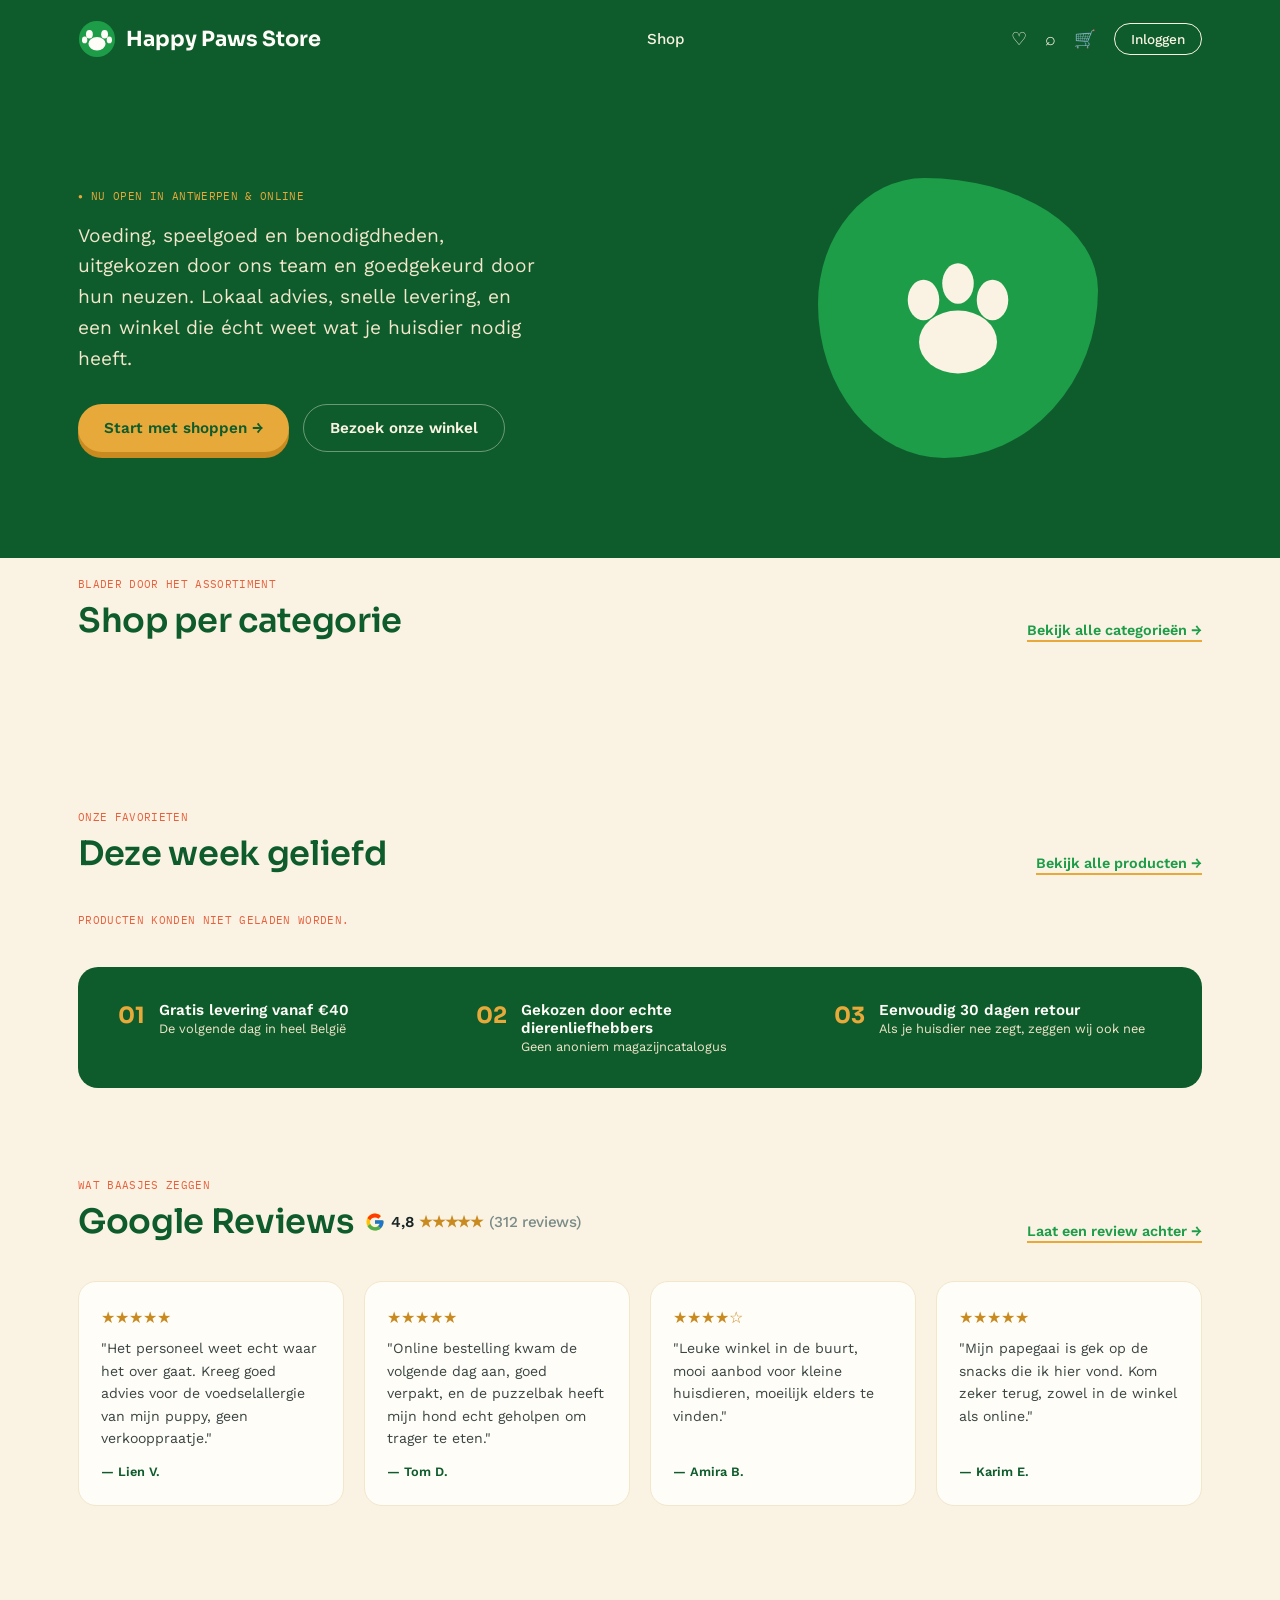
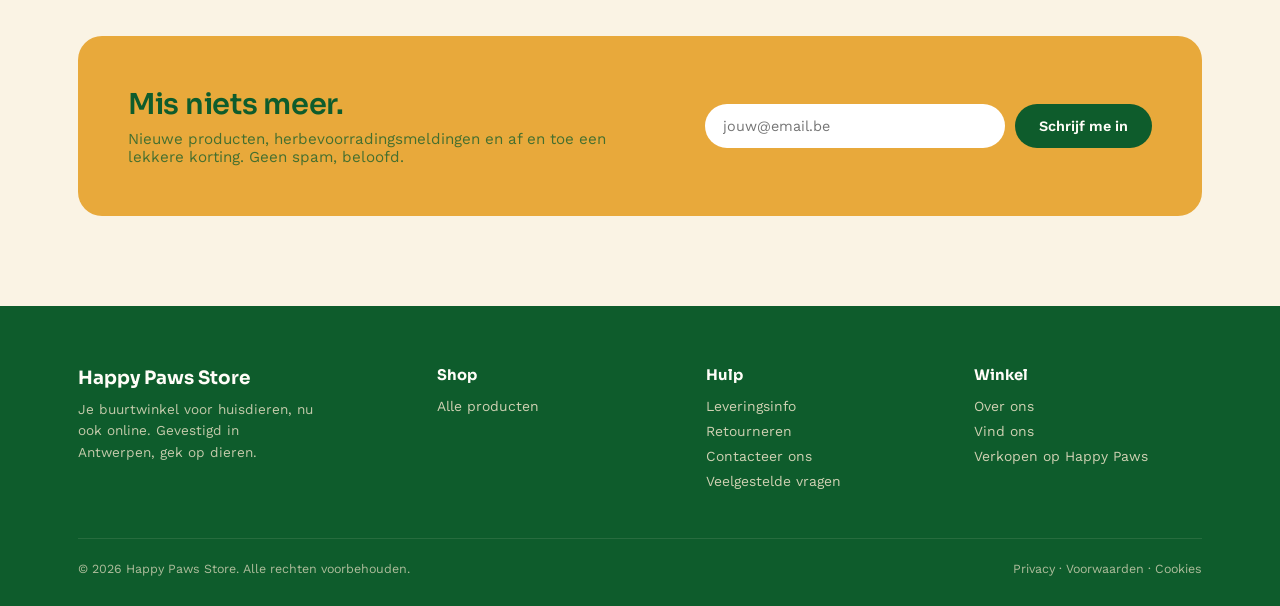
==== commit d5da285f: "Add files via upload" ====
--- a/index.html
+++ b/index.html
@@ -1,13 +1,13 @@
 <!DOCTYPE html>
-<html lang="en">
+<html lang="nl">
 <head>
 <meta charset="UTF-8">
 <meta name="viewport" content="width=device-width, initial-scale=1.0">
-<title>Happy Paws Store — Everything wags starts here</title>
+<title>Happy Paws Store — Alles begint met kwispelen</title>
 <link rel="preconnect" href="https://fonts.googleapis.com">
 <link href="https://fonts.googleapis.com/css2?family=Sora:wght@500;600;700;800&family=Work+Sans:wght@400;500;600&family=IBM+Plex+Mono:wght@500&display=swap" rel="stylesheet">
 <link rel="stylesheet" href="styles.css">
-<script src="shopzo-client.js" defer></script>
+<script src="shopzo-client.js"></script>
 </head>
 <body>
 
@@ -24,18 +24,12 @@
       </svg>
       <span class="logo-text">Happy Paws Store</span>
     </a>
-    <nav>
-      <a href="shop.html">Dogs</a>
-      <a href="shop.html">Cats</a>
-      <a href="shop.html">Small Pets</a>
-      <a href="shop.html">Aquatics</a>
-      <a href="shop.html">Sale</a>
-    </nav>
+    <nav id="shopzo-nav"><a href="shop.html">Shop</a></nav>
     <div class="header-actions">
       <span class="icon-btn">♡</span>
       <span class="icon-btn">⌕</span>
-      <a href="cart.html" class="icon-btn">🛒<span class="cart-count">3</span></a>
-      <a href="https://app.shopzo.be" class="btn-login" target="_blank">Log in</a>
+      <a href="cart.html" class="icon-btn">🛒<span class="cart-count">0</span></a>
+      <a href="https://app.shopzo.be" class="btn-login" target="_blank">Inloggen</a>
     </div>
   </div>
 </header>
@@ -43,11 +37,11 @@
 <section class="hero">
   <div class="wrap hero-grid">
     <div>
-      <span class="eyebrow mono">Now open in Antwerp &amp; online</span>
-      <p style="font-size:1.2rem; max-width:460px; margin-bottom:30px; line-height:1.6; color:var(--sand-deep);">Food, toys and gear picked by our team and approved by their noses. Local advice, fast delivery, and a store that actually knows what your pet needs.</p>
+      <span class="eyebrow mono">Nu open in Antwerpen &amp; online</span>
+      <p style="font-size:1.2rem; max-width:460px; margin-bottom:30px; line-height:1.6; color:var(--sand-deep);">Voeding, speelgoed en benodigdheden, uitgekozen door ons team en goedgekeurd door hun neuzen. Lokaal advies, snelle levering, en een winkel die écht weet wat je huisdier nodig heeft.</p>
       <div class="hero-ctas">
-        <a href="shop.html" class="btn btn-primary">Start shopping →</a>
-        <a href="#" class="btn btn-ghost">Visit our store</a>
+        <a href="shop.html" class="btn btn-primary">Start met shoppen →</a>
+        <a href="#" class="btn btn-ghost">Bezoek onze winkel</a>
       </div>
     </div>
     <div class="hero-art">
@@ -63,25 +57,19 @@
 </section>
 
 <section class="pet-strip" id="shop">
-  <div class="tag-row overlap">
-    <div class="pet-tag"><div class="tag-hole"></div><div class="label">Dogs</div><div class="sub">312 products</div></div>
-    <div class="pet-tag"><div class="tag-hole"></div><div class="label">Cats</div><div class="sub">248 products</div></div>
-    <div class="pet-tag"><div class="tag-hole"></div><div class="label">Small Pets</div><div class="sub">96 products</div></div>
-    <div class="pet-tag"><div class="tag-hole"></div><div class="label">Aquatics</div><div class="sub">74 products</div></div>
+  <div class="tag-row overlap" id="pet-tag-strip">
+    <div class="pet-tag"><div class="tag-hole"></div><div class="label">Laden…</div></div>
   </div>
 </section>
 
 <section class="section tight">
   <div class="wrap">
     <div class="section-head">
-      <div><span class="mono">Browse the shelves</span><h2>Shop by category</h2></div>
-      <a href="shop.html" class="see-all">View all categories →</a>
-    </div>
-    <div class="shelf">
-      <div class="shelf-card"><h3>Food &amp; Treats</h3><div><div class="count">128 products</div><div class="arrow">→</div></div></div>
-      <div class="shelf-card"><h3>Toys</h3><div><div class="count">86 products</div><div class="arrow">→</div></div></div>
-      <div class="shelf-card"><h3>Health &amp; Care</h3><div><div class="count">64 products</div><div class="arrow">→</div></div></div>
-      <div class="shelf-card"><h3>Beds &amp; Accessories</h3><div><div class="count">102 products</div><div class="arrow">→</div></div></div>
+      <div><span class="mono">Blader door het assortiment</span><h2>Shop per categorie</h2></div>
+      <a href="shop.html" class="see-all">Bekijk alle categorieën →</a>
+    </div>
+    <div class="shelf" id="category-shelf">
+      <div class="shelf-card"><h3>Laden…</h3></div>
     </div>
   </div>
 </section>
@@ -89,77 +77,115 @@
 <section class="section">
   <div class="wrap">
     <div class="section-head">
-      <div><span class="mono">Staff picks</span><h2>Loved this week</h2></div>
-      <a href="shop.html" class="see-all">View all products →</a>
+      <div><span class="mono">Onze favorieten</span><h2>Deze week geliefd</h2></div>
+      <a href="shop.html" class="see-all">Bekijk alle producten →</a>
     </div>
     <div class="products" id="staff-picks">
-      <p class="mono" style="grid-column:1/-1; padding:20px 0;">Loading products…</p>
+      <p class="mono" style="grid-column:1/-1; padding:20px 0;">Producten laden…</p>
     </div>
   </div>
 </section>
 
 <script>
   (async function () {
-    const grid = document.getElementById('staff-picks');
+    const staffPicksGrid = document.getElementById('staff-picks');
+    const petStrip = document.getElementById('pet-tag-strip');
+    const shelfGrid = document.getElementById('category-shelf');
+
     try {
       const products = await shopzoFetchProducts();
-      grid.innerHTML = products.length
+
+      // Staff picks: eerste 4 producten
+      staffPicksGrid.innerHTML = products.length
         ? products.slice(0, 4).map((p) => renderProductCard(p)).join('')
-        : '<p class="mono" style="grid-column:1/-1;">No products yet — check back soon.</p>';
+        : '<p class="mono" style="grid-column:1/-1;">Nog geen producten — kom binnenkort terug.</p>';
+
+      // Bovenste rij tags: echte categorieën uit het dashboard (bv. "Honden")
+      const categories = [...new Set(products.map((p) => p.category).filter(Boolean))];
+      petStrip.innerHTML = categories.length
+        ? categories.map((cat) => {
+            const count = products.filter((p) => p.category === cat).length;
+            return `<a href="shop.html?category=${encodeURIComponent(cat)}" class="pet-tag" style="display:block; text-decoration:none;">
+              <div class="tag-hole"></div>
+              <div class="label">${cat}</div>
+              <div class="sub">${count} product${count === 1 ? '' : 'en'}</div>
+            </a>`;
+          }).join('')
+        : '<div class="pet-tag"><div class="tag-hole"></div><div class="label">Binnenkort</div></div>';
+
+      // Onderste rij "shelves": echte subcategorieën (bv. "Voeding & Snacks")
+      const subcategories = [...new Set(products.map((p) => p.subcategory).filter(Boolean))];
+      shelfGrid.innerHTML = subcategories.length
+        ? subcategories.map((sub) => {
+            const count = products.filter((p) => p.subcategory === sub).length;
+            return `<a href="shop.html?subcategory=${encodeURIComponent(sub)}" class="shelf-card" style="text-decoration:none;">
+              <h3>${sub}</h3>
+              <div><div class="count">${count} product${count === 1 ? '' : 'en'}</div><div class="arrow">→</div></div>
+            </a>`;
+          }).join('')
+        : categories.map((cat) => {
+            const count = products.filter((p) => p.category === cat).length;
+            return `<a href="shop.html?category=${encodeURIComponent(cat)}" class="shelf-card" style="text-decoration:none;">
+              <h3>${cat}</h3>
+              <div><div class="count">${count} product${count === 1 ? '' : 'en'}</div><div class="arrow">→</div></div>
+            </a>`;
+          }).join('');
     } catch {
-      grid.innerHTML = '<p class="mono" style="grid-column:1/-1; color:var(--coral);">Could not load products right now.</p>';
+      staffPicksGrid.innerHTML = '<p class="mono" style="grid-column:1/-1; color:var(--coral);">Producten konden niet geladen worden.</p>';
+      petStrip.innerHTML = '';
+      shelfGrid.innerHTML = '';
     }
   })();
 </script>
 
 <div class="trust-bar">
-  <div class="trust-item"><div class="num">01</div><div><div class="t-label">Free delivery over €40</div><div class="t-sub">Next-day across Belgium</div></div></div>
-  <div class="trust-item"><div class="num">02</div><div><div class="t-label">Picked by real pet people</div><div class="t-sub">Not just a warehouse catalogue</div></div></div>
-  <div class="trust-item"><div class="num">03</div><div><div class="t-label">Easy 30-day returns</div><div class="t-sub">If your pet says no, so do we</div></div></div>
+  <div class="trust-item"><div class="num">01</div><div><div class="t-label">Gratis levering vanaf €40</div><div class="t-sub">De volgende dag in heel België</div></div></div>
+  <div class="trust-item"><div class="num">02</div><div><div class="t-label">Gekozen door echte dierenliefhebbers</div><div class="t-sub">Geen anoniem magazijncatalogus</div></div></div>
+  <div class="trust-item"><div class="num">03</div><div><div class="t-label">Eenvoudig 30 dagen retour</div><div class="t-sub">Als je huisdier nee zegt, zeggen wij ook nee</div></div></div>
 </div>
 
 <section class="section">
   <div class="wrap">
     <div class="section-head">
       <div>
-        <span class="mono">What pet owners say</span>
+        <span class="mono">Wat baasjes zeggen</span>
         <h2 style="display:flex; align-items:center; gap:12px;">
           Google Reviews
           <span style="display:inline-flex; align-items:center; gap:6px; font-family:'Work Sans'; font-size:0.95rem; font-weight:600; color:var(--ink);">
             <svg width="20" height="20" viewBox="0 0 48 48"><path fill="#FFC107" d="M43.6 20.5H42V20H24v8h11.3C33.7 32.9 29.3 36 24 36c-6.6 0-12-5.4-12-12s5.4-12 12-12c3.1 0 5.8 1.1 8 3l6-6C34.5 5.5 29.5 3.5 24 3.5 12.7 3.5 3.5 12.7 3.5 24S12.7 44.5 24 44.5 44.5 35.3 44.5 24c0-1.2-.1-2.4-.9-3.5z"/><path fill="#FF3D00" d="M6.3 14.7l6.6 4.8C14.6 15.6 18.9 13 24 13c3.1 0 5.8 1.1 8 3l6-6C34.5 5.5 29.5 3.5 24 3.5c-7.5 0-14 4.2-17.7 10.3z"/><path fill="#4CAF50" d="M24 44.5c5.4 0 10.3-1.9 14.1-5.1l-6.5-5.5C29.5 35.6 26.9 36.5 24 36.5c-5.3 0-9.7-3.1-11.4-7.6l-6.6 5.1C9.9 40.2 16.4 44.5 24 44.5z"/><path fill="#1976D2" d="M43.6 20.5H42V20H24v8h11.3c-.8 2.3-2.3 4.3-4.2 5.7l6.5 5.5C41.4 36.3 44.5 30.9 44.5 24c0-1.2-.1-2.4-.9-3.5z"/></svg>
-            4.8 <span style="color:var(--mustard-dark);">★★★★★</span> <span style="color:var(--muted); font-weight:500;">(312 reviews)</span>
+            4,8 <span style="color:var(--mustard-dark);">★★★★★</span> <span style="color:var(--muted); font-weight:500;">(312 reviews)</span>
           </span>
         </h2>
       </div>
-      <a href="#" class="see-all">Leave a review →</a>
+      <a href="#" class="see-all">Laat een review achter →</a>
     </div>
 
     <div class="shelf" style="align-items:stretch;">
       <div class="shelf-card" style="background:var(--white); border:1px solid var(--sand-deep);">
         <div>
           <span style="color:var(--mustard-dark);">★★★★★</span>
-          <p style="color:var(--ink); font-size:0.88rem; line-height:1.6; margin-top:10px; opacity:0.85;">"Staff actually know their stuff. Got real advice for my puppy's food allergy, not just a sales pitch."</p>
+          <p style="color:var(--ink); font-size:0.88rem; line-height:1.6; margin-top:10px; opacity:0.85;">"Het personeel weet echt waar het over gaat. Kreeg goed advies voor de voedselallergie van mijn puppy, geen verkooppraatje."</p>
         </div>
         <div style="font-size:0.8rem; font-weight:600; color:var(--teal-900); margin-top:14px;">— Lien V.</div>
       </div>
       <div class="shelf-card" style="background:var(--white); border:1px solid var(--sand-deep);">
         <div>
           <span style="color:var(--mustard-dark);">★★★★★</span>
-          <p style="color:var(--ink); font-size:0.88rem; line-height:1.6; margin-top:10px; opacity:0.85;">"Online order arrived the next day, well packaged, and the puzzle bowl has genuinely helped my dog slow down."</p>
+          <p style="color:var(--ink); font-size:0.88rem; line-height:1.6; margin-top:10px; opacity:0.85;">"Online bestelling kwam de volgende dag aan, goed verpakt, en de puzzelbak heeft mijn hond echt geholpen om trager te eten."</p>
         </div>
         <div style="font-size:0.8rem; font-weight:600; color:var(--teal-900); margin-top:14px;">— Tom D.</div>
       </div>
       <div class="shelf-card" style="background:var(--white); border:1px solid var(--sand-deep);">
         <div>
           <span style="color:var(--mustard-dark);">★★★★☆</span>
-          <p style="color:var(--ink); font-size:0.88rem; line-height:1.6; margin-top:10px; opacity:0.85;">"Lovely shop in the neighbourhood, great selection for small pets which is hard to find elsewhere."</p>
+          <p style="color:var(--ink); font-size:0.88rem; line-height:1.6; margin-top:10px; opacity:0.85;">"Leuke winkel in de buurt, mooi aanbod voor kleine huisdieren, moeilijk elders te vinden."</p>
         </div>
         <div style="font-size:0.8rem; font-weight:600; color:var(--teal-900); margin-top:14px;">— Amira B.</div>
       </div>
       <div class="shelf-card" style="background:var(--white); border:1px solid var(--sand-deep);">
         <div>
           <span style="color:var(--mustard-dark);">★★★★★</span>
-          <p style="color:var(--ink); font-size:0.88rem; line-height:1.6; margin-top:10px; opacity:0.85;">"My parrot is obsessed with the treats I found here. Will keep coming back, both in-store and online."</p>
+          <p style="color:var(--ink); font-size:0.88rem; line-height:1.6; margin-top:10px; opacity:0.85;">"Mijn papegaai is gek op de snacks die ik hier vond. Kom zeker terug, zowel in de winkel als online."</p>
         </div>
         <div style="font-size:0.8rem; font-weight:600; color:var(--teal-900); margin-top:14px;">— Karim E.</div>
       </div>
@@ -168,22 +194,22 @@
 </section>
 
 <div class="newsletter">
-  <div><h2>Get the good stuff first.</h2><p>New arrivals, restock alerts and the occasional treat-sized discount. No spam, promise.</p></div>
+  <div><h2>Mis niets meer.</h2><p>Nieuwe producten, herbevoorradingsmeldingen en af en toe een lekkere korting. Geen spam, beloofd.</p></div>
   <form class="n-form" onsubmit="return false;">
-    <input type="email" placeholder="your@email.com" required>
-    <button type="submit">Sign me up</button>
+    <input type="email" placeholder="jouw@email.be" required>
+    <button type="submit">Schrijf me in</button>
   </form>
 </div>
 
 <footer>
   <div class="wrap">
     <div class="footer-grid">
-      <div><div class="footer-logo">Happy Paws Store</div><div style="font-size:0.85rem; opacity:0.8; max-width:240px; line-height:1.6;">Your neighbourhood pet store, now online too. Antwerp-based, pet-obsessed.</div></div>
-      <div><h4>Shop</h4><a href="shop.html">Dogs</a><a href="shop.html">Cats</a><a href="shop.html">Small Pets</a><a href="shop.html">Aquatics</a></div>
-      <div><h4>Help</h4><a href="#">Delivery info</a><a href="#">Returns</a><a href="#">Contact us</a><a href="#">FAQ</a></div>
-      <div><h4>Store</h4><a href="#">About us</a><a href="#">Find us</a><a href="https://app.shopzo.be" target="_blank">Sell on Happy Paws</a></div>
-    </div>
-    <div class="footer-bottom"><span>© 2026 Happy Paws Store. All rights reserved.</span><span>Privacy · Terms · Cookies</span></div>
+      <div><div class="footer-logo">Happy Paws Store</div><div style="font-size:0.85rem; opacity:0.8; max-width:240px; line-height:1.6;">Je buurtwinkel voor huisdieren, nu ook online. Gevestigd in Antwerpen, gek op dieren.</div></div>
+      <div><h4>Shop</h4><a href="shop.html">Alle producten</a></div>
+      <div><h4>Hulp</h4><a href="#">Leveringsinfo</a><a href="#">Retourneren</a><a href="#">Contacteer ons</a><a href="#">Veelgestelde vragen</a></div>
+      <div><h4>Winkel</h4><a href="#">Over ons</a><a href="#">Vind ons</a><a href="https://app.shopzo.be" target="_blank">Verkopen op Happy Paws</a></div>
+    </div>
+    <div class="footer-bottom"><span>© 2026 Happy Paws Store. Alle rechten voorbehouden.</span><span>Privacy · Voorwaarden · Cookies</span></div>
   </div>
 </footer>
 
